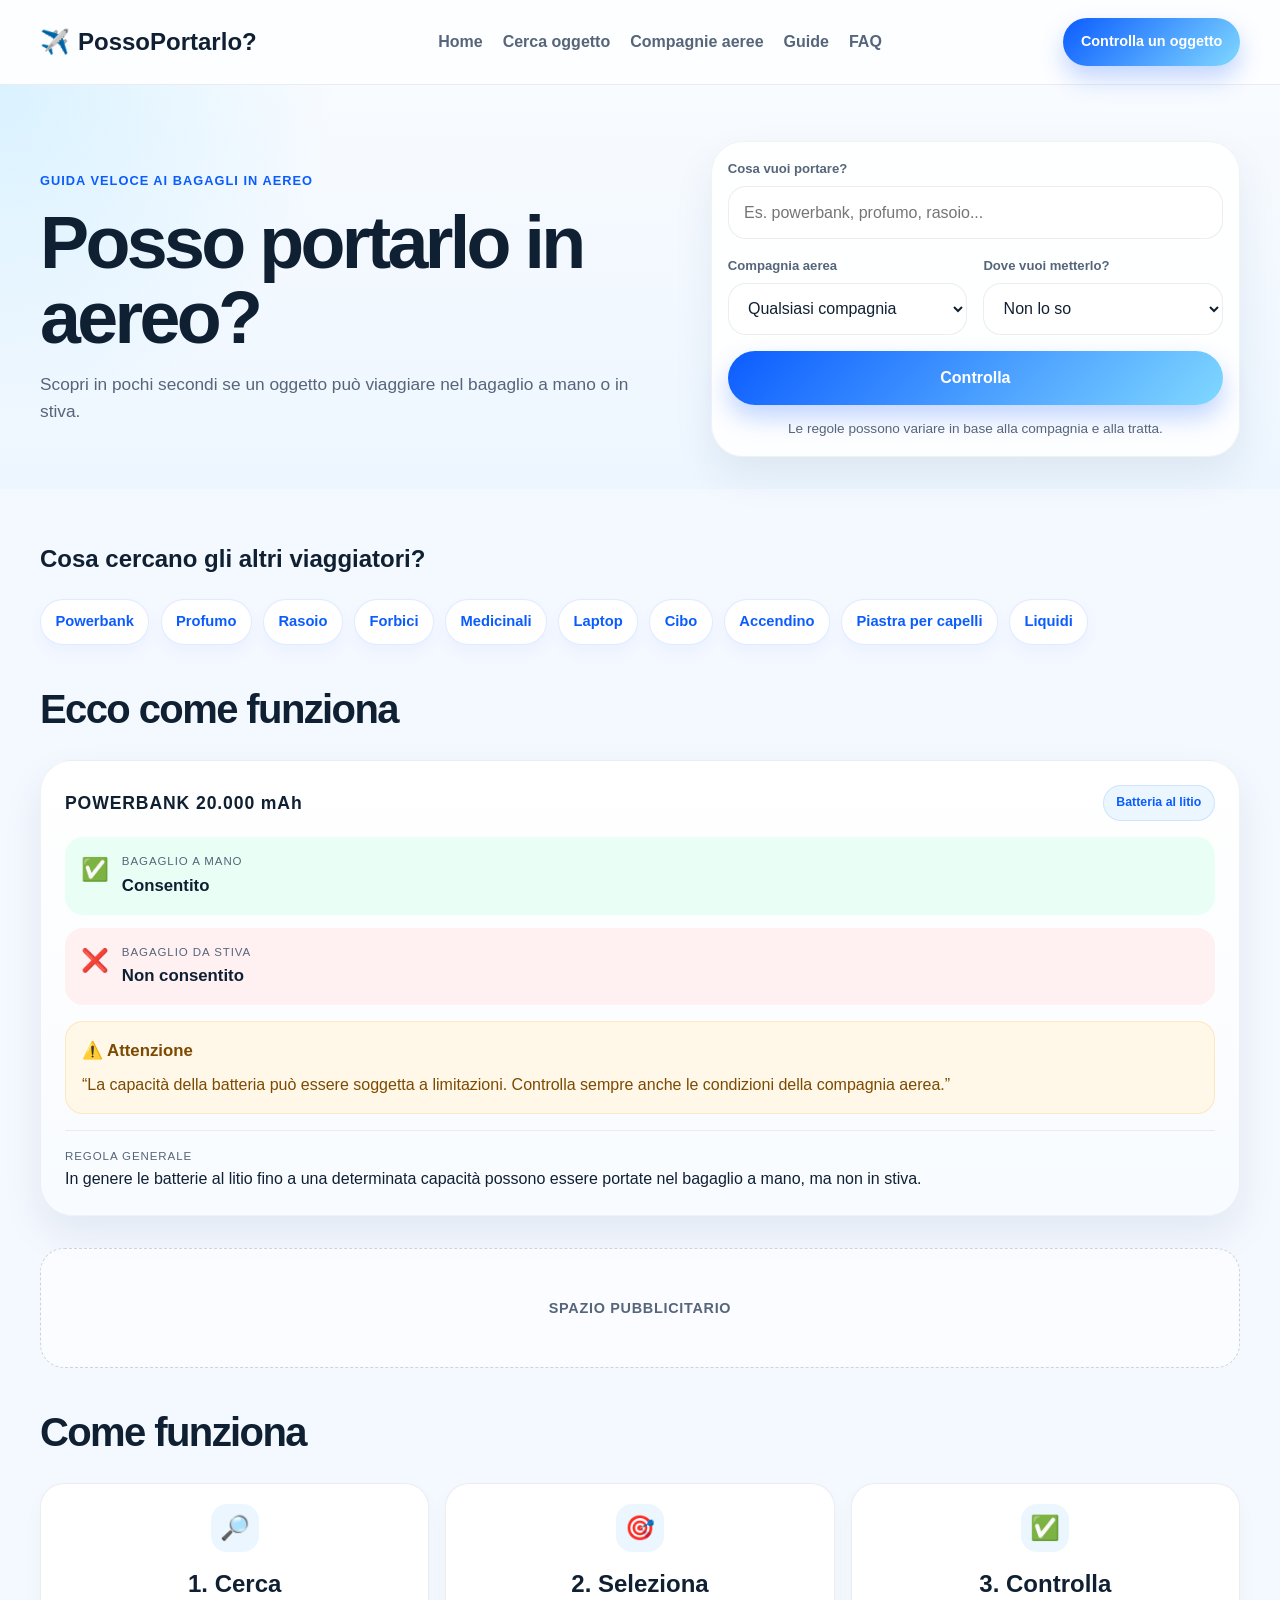
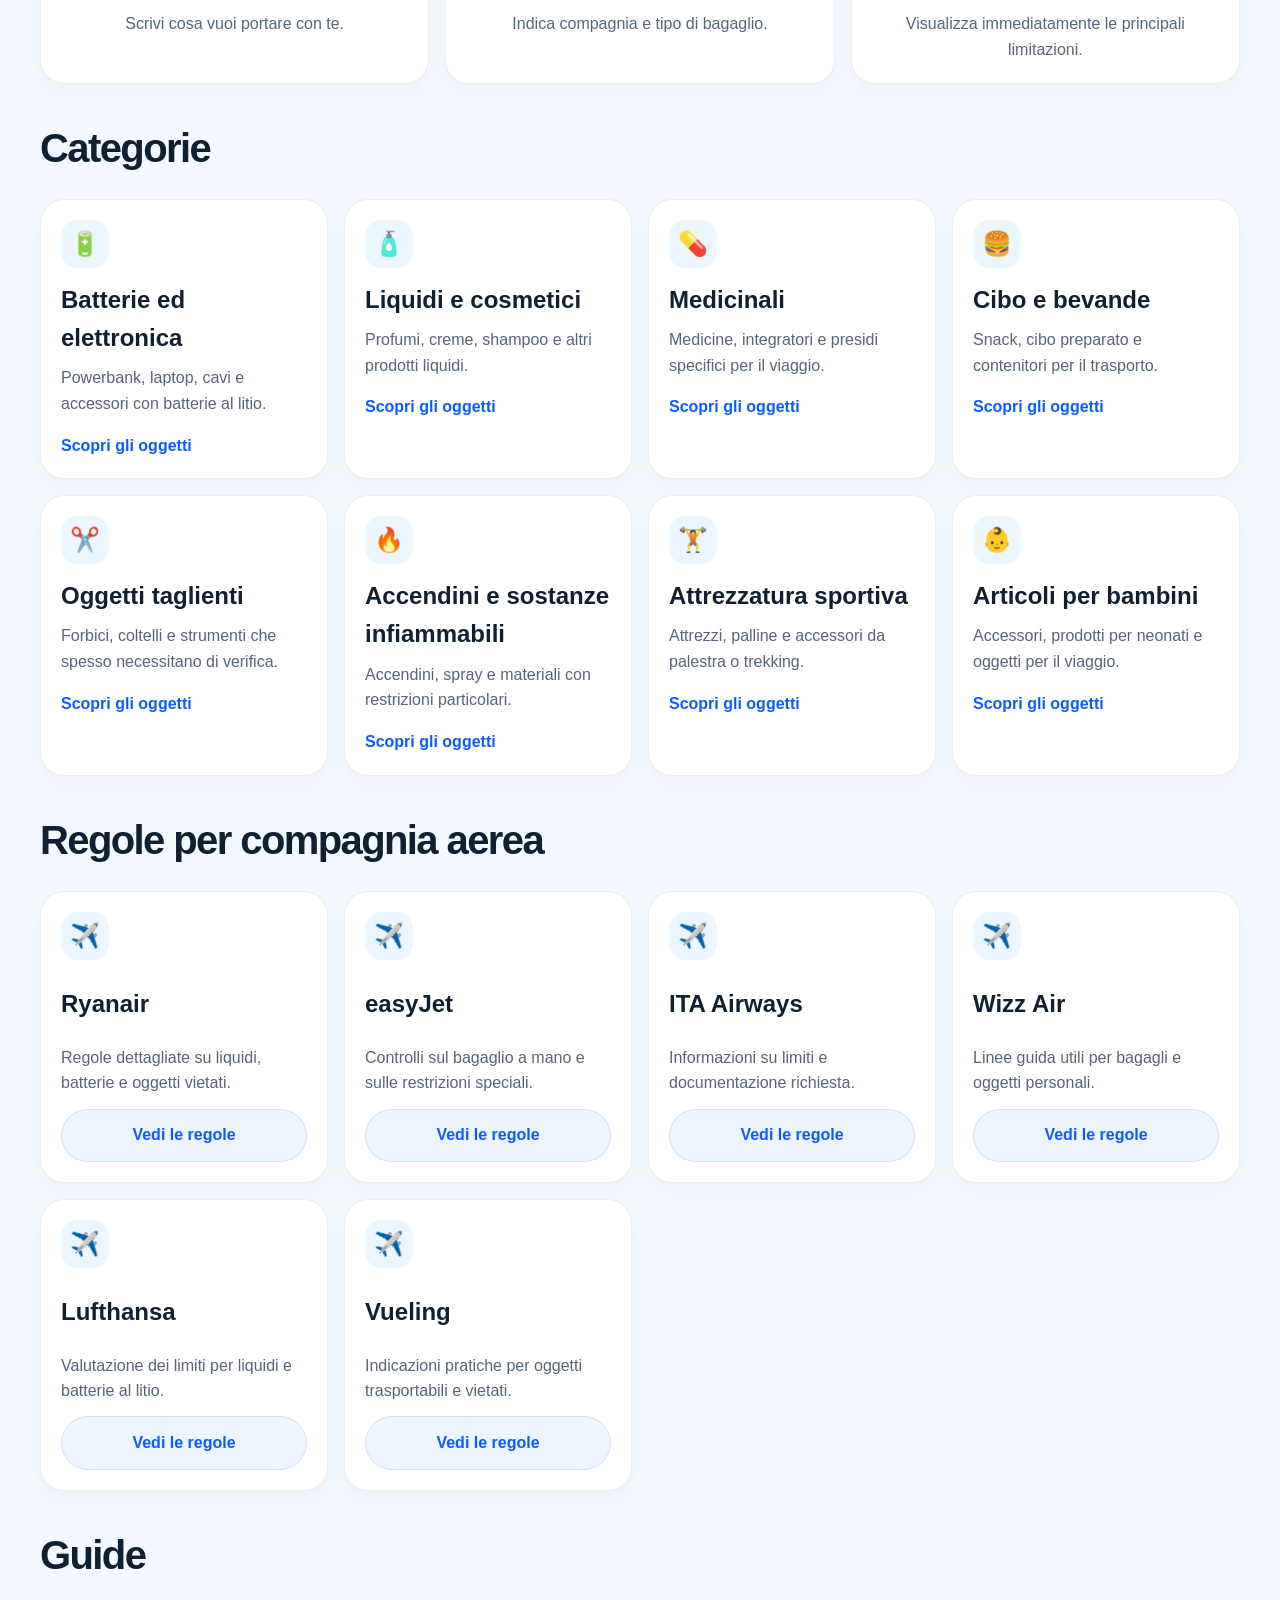
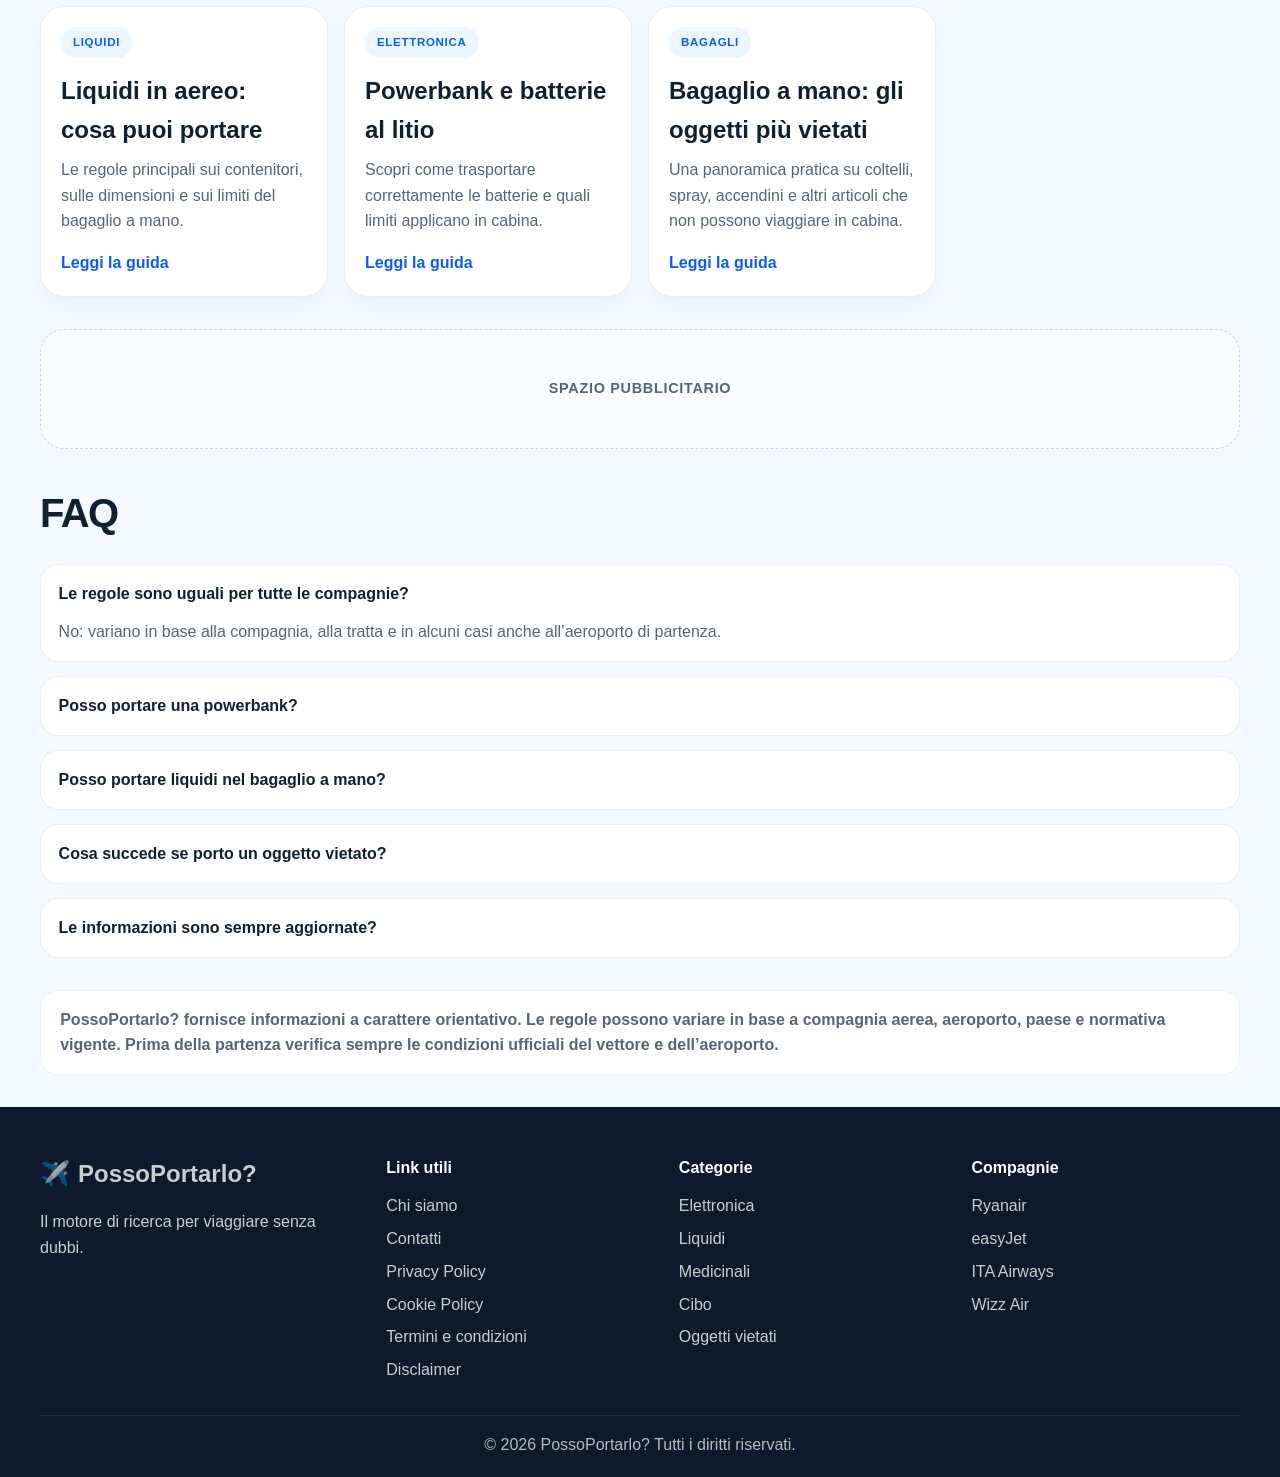
==== index.html @ 8258ffd0 "Initial commit: PossoPortarlo website" ====
<!DOCTYPE html>
<html lang="it">
  <head>
    <meta charset="UTF-8" />
    <meta name="viewport" content="width=device-width, initial-scale=1.0" />
    <meta
      name="description"
      content="PossoPortarlo? aiuta a capire se un oggetto può essere portato in aereo, nel bagaglio a mano o in stiva."
    />
    <title>PossoPortarlo?</title>
    <link rel="stylesheet" href="css/style.css" />
  </head>
  <body>
    <header class="site-header">
      <div class="container header-inner">
        <a class="brand" href="index.html" aria-label="PossoPortarlo? Home">
          <span aria-hidden="true">✈️</span>
          <span>PossoPortarlo?</span>
        </a>

        <nav class="main-nav" aria-label="Menu principale">
          <a href="index.html">Home</a>
          <a href="#ricerca">Cerca oggetto</a>
          <a href="#compagnie">Compagnie aeree</a>
          <a href="#guide">Guide</a>
          <a href="#faq">FAQ</a>
        </nav>

        <a class="btn btn-primary btn-header" href="#ricerca">Controlla un oggetto</a>
      </div>
    </header>

    <main>
      <section class="hero">
        <div class="container hero-grid">
          <div class="hero-copy">
            <p class="eyebrow">Guida veloce ai bagagli in aereo</p>
            <h1>Posso portarlo in aereo?</h1>
            <p class="hero-subtitle">
              Scopri in pochi secondi se un oggetto può viaggiare nel bagaglio a mano
              o in stiva.
            </p>
          </div>

          <div class="search-panel" id="ricerca">
            <form class="search-form" aria-label="Ricerca oggetto da verificare">
              <div class="field">
                <label for="object-name">Cosa vuoi portare?</label>
                <input
                  id="object-name"
                  name="object-name"
                  type="text"
                  placeholder="Es. powerbank, profumo, rasoio..."
                  aria-label="Cosa vuoi portare?"
                />
              </div>

              <div class="field-row">
                <div class="field">
                  <label for="airline">Compagnia aerea</label>
                  <select id="airline" name="airline" aria-label="Compagnia aerea">
                    <option>Qualsiasi compagnia</option>
                    <option>Ryanair</option>
                    <option>easyJet</option>
                    <option>Wizz Air</option>
                    <option>ITA Airways</option>
                    <option>Lufthansa</option>
                  </select>
                </div>

                <div class="field">
                  <label for="bag-type">Dove vuoi metterlo?</label>
                  <select id="bag-type" name="bag-type" aria-label="Dove vuoi metterlo?">
                    <option>Non lo so</option>
                    <option>Bagaglio a mano</option>
                    <option>Bagaglio da stiva</option>
                  </select>
                </div>
              </div>

              <button type="button" class="btn btn-primary btn-block">Controlla</button>
            </form>

            <p class="search-note">Le regole possono variare in base alla compagnia e alla tratta.</p>
          </div>
        </div>
      </section>

      <section class="popular-searches container" aria-labelledby="popular-searches-title">
        <h2 id="popular-searches-title">Cosa cercano gli altri viaggiatori?</h2>

        <div class="chip-list" aria-label="Oggetti popolari">
          <button type="button" class="chip" data-object="Powerbank">Powerbank</button>
          <button type="button" class="chip" data-object="Profumo">Profumo</button>
          <button type="button" class="chip" data-object="Rasoio">Rasoio</button>
          <button type="button" class="chip" data-object="Forbici">Forbici</button>
          <button type="button" class="chip" data-object="Medicinali">Medicinali</button>
          <button type="button" class="chip" data-object="Laptop">Laptop</button>
          <button type="button" class="chip" data-object="Cibo">Cibo</button>
          <button type="button" class="chip" data-object="Accendino">Accendino</button>
          <button type="button" class="chip" data-object="Piastra per capelli">Piastra per capelli</button>
          <button type="button" class="chip" data-object="Liquidi">Liquidi</button>
        </div>
      </section>

      <section class="result-demo container" aria-labelledby="result-demo-title">
        <div class="section-heading">
          <h2 id="result-demo-title">Ecco come funziona</h2>
        </div>

        <article class="result-card" aria-live="polite">
          <div class="result-header">
            <div>
              <p class="result-label">POWERBANK 20.000 mAh</p>
            </div>
            <span class="badge">Batteria al litio</span>
          </div>

          <div class="result-grid">
            <div class="result-row positive">
              <span class="status-icon" aria-hidden="true">✅</span>
              <div>
                <p class="mini-label">Bagaglio a mano</p>
                <strong>Consentito</strong>
              </div>
            </div>

            <div class="result-row negative">
              <span class="status-icon" aria-hidden="true">❌</span>
              <div>
                <p class="mini-label">Bagaglio da stiva</p>
                <strong>Non consentito</strong>
              </div>
            </div>
          </div>

          <div class="result-warning">
            <h3>⚠️ Attenzione</h3>
            <p>
              “La capacità della batteria può essere soggetta a limitazioni. Controlla
              sempre anche le condizioni della compagnia aerea.”
            </p>
          </div>

          <div class="rule-box">
            <p class="mini-label">Regola generale</p>
            <p>In genere le batterie al litio fino a una determinata capacità possono essere portate nel bagaglio a mano, ma non in stiva.</p>
          </div>
        </article>
      </section>

      <div class="ad-placeholder container" aria-label="Spazio pubblicitario">
        <span>Spazio pubblicitario</span>
      </div>

      <section class="how-it-works container" aria-labelledby="how-it-works-title">
        <div class="section-heading">
          <h2 id="how-it-works-title">Come funziona</h2>
        </div>

        <div class="steps-grid">
          <article class="step-card">
            <div class="step-icon" aria-hidden="true">🔎</div>
            <h3>1. Cerca</h3>
            <p>Scrivi cosa vuoi portare con te.</p>
          </article>

          <article class="step-card">
            <div class="step-icon" aria-hidden="true">🎯</div>
            <h3>2. Seleziona</h3>
            <p>Indica compagnia e tipo di bagaglio.</p>
          </article>

          <article class="step-card">
            <div class="step-icon" aria-hidden="true">✅</div>
            <h3>3. Controlla</h3>
            <p>Visualizza immediatamente le principali limitazioni.</p>
          </article>
        </div>
      </section>

      <section class="categories container" aria-labelledby="categories-title">
        <div class="section-heading">
          <h2 id="categories-title">Categorie</h2>
        </div>

        <div class="category-grid">
          <article class="category-card">
            <div class="category-icon" aria-hidden="true">🔋</div>
            <h3>Batterie ed elettronica</h3>
            <p>Powerbank, laptop, cavi e accessori con batterie al litio.</p>
            <a href="oggetti/powerbank.html">Scopri gli oggetti</a>
          </article>

          <article class="category-card">
            <div class="category-icon" aria-hidden="true">🧴</div>
            <h3>Liquidi e cosmetici</h3>
            <p>Profumi, creme, shampoo e altri prodotti liquidi.</p>
            <a href="oggetti/profumo.html">Scopri gli oggetti</a>
          </article>

          <article class="category-card">
            <div class="category-icon" aria-hidden="true">💊</div>
            <h3>Medicinali</h3>
            <p>Medicine, integratori e presidi specifici per il viaggio.</p>
            <a href="#">Scopri gli oggetti</a>
          </article>

          <article class="category-card">
            <div class="category-icon" aria-hidden="true">🍔</div>
            <h3>Cibo e bevande</h3>
            <p>Snack, cibo preparato e contenitori per il trasporto.</p>
            <a href="#">Scopri gli oggetti</a>
          </article>

          <article class="category-card">
            <div class="category-icon" aria-hidden="true">✂️</div>
            <h3>Oggetti taglienti</h3>
            <p>Forbici, coltelli e strumenti che spesso necessitano di verifica.</p>
            <a href="oggetti/rasoio.html">Scopri gli oggetti</a>
          </article>

          <article class="category-card">
            <div class="category-icon" aria-hidden="true">🔥</div>
            <h3>Accendini e sostanze infiammabili</h3>
            <p>Accendini, spray e materiali con restrizioni particolari.</p>
            <a href="#">Scopri gli oggetti</a>
          </article>

          <article class="category-card">
            <div class="category-icon" aria-hidden="true">🏋️</div>
            <h3>Attrezzatura sportiva</h3>
            <p>Attrezzi, palline e accessori da palestra o trekking.</p>
            <a href="#">Scopri gli oggetti</a>
          </article>

          <article class="category-card">
            <div class="category-icon" aria-hidden="true">👶</div>
            <h3>Articoli per bambini</h3>
            <p>Accessori, prodotti per neonati e oggetti per il viaggio.</p>
            <a href="#">Scopri gli oggetti</a>
          </article>
        </div>
      </section>

      <section class="company-rules container" id="compagnie" aria-labelledby="company-rules-title">
        <div class="section-heading">
          <h2 id="company-rules-title">Regole per compagnia aerea</h2>
        </div>

        <div class="company-grid">
          <article class="company-card">
            <div class="company-badge" aria-hidden="true">✈️</div>
            <h3>Ryanair</h3>
            <p>Regole dettagliate su liquidi, batterie e oggetti vietati.</p>
            <a href="compagnie/ryanair.html" class="btn btn-secondary">Vedi le regole</a>
          </article>

          <article class="company-card">
            <div class="company-badge" aria-hidden="true">✈️</div>
            <h3>easyJet</h3>
            <p>Controlli sul bagaglio a mano e sulle restrizioni speciali.</p>
            <a href="compagnie/easyjet.html" class="btn btn-secondary">Vedi le regole</a>
          </article>

          <article class="company-card">
            <div class="company-badge" aria-hidden="true">✈️</div>
            <h3>ITA Airways</h3>
            <p>Informazioni su limiti e documentazione richiesta.</p>
            <a href="#" class="btn btn-secondary">Vedi le regole</a>
          </article>

          <article class="company-card">
            <div class="company-badge" aria-hidden="true">✈️</div>
            <h3>Wizz Air</h3>
            <p>Linee guida utili per bagagli e oggetti personali.</p>
            <a href="#" class="btn btn-secondary">Vedi le regole</a>
          </article>

          <article class="company-card">
            <div class="company-badge" aria-hidden="true">✈️</div>
            <h3>Lufthansa</h3>
            <p>Valutazione dei limiti per liquidi e batterie al litio.</p>
            <a href="#" class="btn btn-secondary">Vedi le regole</a>
          </article>

          <article class="company-card">
            <div class="company-badge" aria-hidden="true">✈️</div>
            <h3>Vueling</h3>
            <p>Indicazioni pratiche per oggetti trasportabili e vietati.</p>
            <a href="#" class="btn btn-secondary">Vedi le regole</a>
          </article>
        </div>
      </section>

      <section class="guide-section container" id="guide" aria-labelledby="guide-title">
        <div class="section-heading">
          <h2 id="guide-title">Guide</h2>
        </div>

        <div class="guide-grid">
          <article class="guide-card">
            <div class="guide-meta">Liquidi</div>
            <h3>Liquidi in aereo: cosa puoi portare</h3>
            <p>Le regole principali sui contenitori, sulle dimensioni e sui limiti del bagaglio a mano.</p>
            <a href="#">Leggi la guida</a>
          </article>

          <article class="guide-card">
            <div class="guide-meta">Elettronica</div>
            <h3>Powerbank e batterie al litio</h3>
            <p>Scopri come trasportare correttamente le batterie e quali limiti applicano in cabina.</p>
            <a href="#">Leggi la guida</a>
          </article>

          <article class="guide-card">
            <div class="guide-meta">Bagagli</div>
            <h3>Bagaglio a mano: gli oggetti più vietati</h3>
            <p>Una panoramica pratica su coltelli, spray, accendini e altri articoli che non possono viaggiare in cabina.</p>
            <a href="#">Leggi la guida</a>
          </article>
        </div>
      </section>

      <div class="ad-placeholder container" aria-label="Spazio pubblicitario">
        <span>Spazio pubblicitario</span>
      </div>

      <section class="faq container" id="faq" aria-labelledby="faq-title">
        <div class="section-heading">
          <h2 id="faq-title">FAQ</h2>
        </div>

        <div class="faq-list">
          <details open>
            <summary>Le regole sono uguali per tutte le compagnie?</summary>
            <p>No: variano in base alla compagnia, alla tratta e in alcuni casi anche all’aeroporto di partenza.</p>
          </details>

          <details>
            <summary>Posso portare una powerbank?</summary>
            <p>Sì, in molti casi è consentita nel bagaglio a mano, ma con limiti di capacità e senza trasporto in stiva.</p>
          </details>

          <details>
            <summary>Posso portare liquidi nel bagaglio a mano?</summary>
            <p>Sì, ma entro i limiti standard dei contenitori da 100 ml e con confezione in sacchetto trasparente.</p>
          </details>

          <details>
            <summary>Cosa succede se porto un oggetto vietato?</summary>
            <p>Potrebbe essere sequestrato prima dell’imbarco o non essere ammesso nel bagaglio a mano.</p>
          </details>

          <details>
            <summary>Le informazioni sono sempre aggiornate?</summary>
            <p>Questa piattaforma offre informazioni orientative: prima di partire verifica sempre le regole aggiornate del vettore e dell’aeroporto.</p>
          </details>
        </div>
      </section>

      <div class="disclaimer container" role="note" aria-label="Disclaimer">
        <p>
          PossoPortarlo? fornisce informazioni a carattere orientativo. Le regole possono variare in base a compagnia aerea, aeroporto, paese e normativa vigente. Prima della partenza verifica sempre le condizioni ufficiali del vettore e dell’aeroporto.
        </p>
      </div>
    </main>

    <footer class="site-footer">
      <div class="container footer-grid">
        <div>
          <a class="brand footer-brand" href="index.html">
            <span aria-hidden="true">✈️</span>
            <span>PossoPortarlo?</span>
          </a>
          <p>Il motore di ricerca per viaggiare senza dubbi.</p>
        </div>

        <div>
          <h3>Link utili</h3>
          <ul>
            <li><a href="#">Chi siamo</a></li>
            <li><a href="#">Contatti</a></li>
            <li><a href="#">Privacy Policy</a></li>
            <li><a href="#">Cookie Policy</a></li>
            <li><a href="#">Termini e condizioni</a></li>
            <li><a href="#">Disclaimer</a></li>
          </ul>
        </div>

        <div>
          <h3>Categorie</h3>
          <ul>
            <li><a href="#">Elettronica</a></li>
            <li><a href="#">Liquidi</a></li>
            <li><a href="#">Medicinali</a></li>
            <li><a href="#">Cibo</a></li>
            <li><a href="#">Oggetti vietati</a></li>
          </ul>
        </div>

        <div>
          <h3>Compagnie</h3>
          <ul>
            <li><a href="compagnie/ryanair.html">Ryanair</a></li>
            <li><a href="compagnie/easyjet.html">easyJet</a></li>
            <li><a href="#">ITA Airways</a></li>
            <li><a href="#">Wizz Air</a></li>
          </ul>
        </div>
      </div>

      <div class="container footer-bottom">
        <p>© <span id="year">2026</span> PossoPortarlo? Tutti i diritti riservati.</p>
      </div>
    </footer>

    <script src="js/script.js"></script>
  </body>
</html>
---- css/style.css ----
:root {
  --color-primary: #0b5cff;
  --color-primary-dark: #0746c7;
  --color-secondary: #80d8ff;
  --color-accent: #ebf6ff;
  --color-success: #1ea66d;
  --color-success-soft: #e9fff5;
  --color-warning: #f59e0b;
  --color-warning-soft: #fff7e8;
  --color-danger: #dc2626;
  --color-danger-soft: #fff1f2;
  --background: #f4f8ff;
  --surface: #ffffff;
  --surface-alt: #edf5ff;
  --text: #102033;
  --text-soft: #56657a;
  --border: rgba(16, 32, 51, 0.08);
  --shadow: 0 18px 40px rgba(10, 51, 94, 0.08);
  --radius-sm: 12px;
  --radius-md: 18px;
  --radius-lg: 24px;
  --radius-xl: 32px;
  --content-width: 1200px;
}

* {
  box-sizing: border-box;
}

html {
  scroll-behavior: smooth;
}

body {
  margin: 0;
  font-family: "Segoe UI", Roboto, Helvetica, Arial, sans-serif;
  background: var(--background);
  color: var(--text);
  line-height: 1.6;
}

a {
  color: inherit;
  text-decoration: none;
}

img {
  max-width: 100%;
  display: block;
}

button,
input,
select {
  font: inherit;
}

button {
  cursor: pointer;
}

main {
  display: block;
}

.container {
  width: min(100% - 1.5rem, var(--content-width));
  margin: 0 auto;
}

.site-header {
  position: sticky;
  top: 0;
  z-index: 30;
  background: rgba(255, 255, 255, 0.82);
  backdrop-filter: blur(10px);
  border-bottom: 1px solid var(--border);
}

.header-inner {
  display: flex;
  align-items: center;
  justify-content: space-between;
  padding: 1rem 0;
  gap: 1rem;
}

.brand {
  display: inline-flex;
  align-items: center;
  gap: 0.5rem;
  font-size: clamp(1.1rem, 2vw, 1.5rem);
  font-weight: 800;
  color: var(--text);
}

.main-nav {
  display: none;
  align-items: center;
  gap: 1.25rem;
  color: var(--text-soft);
  font-weight: 600;
}

.main-nav a {
  transition: color 0.2s ease;
}

.main-nav a:hover,
.main-nav a:focus-visible {
  color: var(--color-primary);
}

.btn {
  display: inline-flex;
  align-items: center;
  justify-content: center;
  border: none;
  border-radius: 999px;
  font-weight: 700;
  transition: transform 0.2s ease, box-shadow 0.2s ease, background 0.2s ease;
}

.btn:hover,
.btn:focus-visible {
  transform: translateY(-1px);
}

.btn-primary {
  background: linear-gradient(135deg, var(--color-primary), var(--color-secondary));
  color: #fff;
  box-shadow: 0 12px 24px rgba(11, 92, 255, 0.25);
}

.btn-secondary {
  background: var(--surface-alt);
  color: var(--color-primary);
  border: 1px solid rgba(11, 92, 255, 0.12);
}

.btn-header {
  padding: 0.8rem 1.1rem;
  font-size: 0.9rem;
}

.btn-block {
  width: 100%;
  min-height: 3.2rem;
  padding: 0.9rem 1.2rem;
}

.hero {
  padding: 3.5rem 0 2rem;
  background:
    radial-gradient(circle at top left, rgba(128, 216, 255, 0.25), transparent 25%),
    linear-gradient(180deg, #f8fbff 0%, #edf6ff 100%);
}

.hero-grid {
  display: grid;
  gap: 1.5rem;
  align-items: center;
}

.eyebrow {
  margin: 0 0 0.8rem;
  color: var(--color-primary);
  font-weight: 700;
  font-size: 0.8rem;
  text-transform: uppercase;
  letter-spacing: 0.08em;
}

.hero-copy h1 {
  margin: 0;
  font-size: clamp(2.2rem, 6vw, 4.6rem);
  line-height: 1.02;
  letter-spacing: -0.05em;
}

.hero-subtitle {
  margin: 1rem 0 0;
  max-width: 38rem;
  color: var(--text-soft);
  font-size: 1.08rem;
}

.search-panel {
  background: rgba(255, 255, 255, 0.88);
  border: 1px solid rgba(16, 32, 51, 0.06);
  border-radius: var(--radius-xl);
  box-shadow: var(--shadow);
  padding: 1rem;
}

.search-form {
  display: grid;
  gap: 1rem;
}

.field {
  display: grid;
  gap: 0.45rem;
}

.field-row {
  display: grid;
  gap: 1rem;
}

label {
  font-size: 0.82rem;
  font-weight: 700;
  color: var(--text-soft);
}

input,
select {
  width: 100%;
  min-height: 3.2rem;
  padding: 0.8rem 0.95rem;
  background: #fff;
  color: var(--text);
  border: 1px solid var(--border);
  border-radius: var(--radius-md);
  transition: border-color 0.2s ease, box-shadow 0.2s ease;
}

input:focus,
select:focus,
button:focus-visible,
a:focus-visible,
summary:focus-visible,
details:focus-visible {
  outline: 3px solid rgba(11, 92, 255, 0.2);
  outline-offset: 2px;
}

input:focus,
select:focus {
  border-color: rgba(11, 92, 255, 0.4);
  box-shadow: 0 0 0 4px rgba(11, 92, 255, 0.08);
}

.search-note {
  margin: 0.8rem 0 0;
  color: var(--text-soft);
  font-size: 0.85rem;
  text-align: center;
}

.popular-searches,
.result-demo,
.how-it-works,
.categories,
.company-rules,
.guide-section,
.faq,
.disclaimer {
  padding: 2rem 0 0;
}

.section-heading {
  margin-bottom: 1.2rem;
}

.section-heading h2 {
  margin: 0;
  font-size: clamp(1.7rem, 4vw, 2.5rem);
  letter-spacing: -0.04em;
}

.chip-list {
  display: flex;
  flex-wrap: wrap;
  gap: 0.7rem;
}

.chip {
  border: 1px solid rgba(11, 92, 255, 0.12);
  background: var(--surface);
  color: var(--color-primary);
  border-radius: 999px;
  padding: 0.65rem 0.9rem;
  font-size: 0.92rem;
  font-weight: 700;
  box-shadow: 0 8px 16px rgba(11, 92, 255, 0.04);
}

.result-card {
  background: linear-gradient(180deg, #ffffff, #f8fbff);
  border: 1px solid rgba(16, 32, 51, 0.06);
  border-radius: var(--radius-xl);
  padding: 1.25rem;
  box-shadow: var(--shadow);
}

.result-header {
  display: flex;
  align-items: center;
  justify-content: space-between;
  gap: 1rem;
  margin-bottom: 1rem;
}

.result-label {
  margin: 0;
  font-size: 1.1rem;
  font-weight: 800;
  letter-spacing: 0.05em;
}

.badge {
  display: inline-flex;
  padding: 0.45rem 0.8rem;
  border-radius: 999px;
  background: var(--color-accent);
  color: var(--color-primary);
  border: 1px solid rgba(11, 92, 255, 0.12);
  font-size: 0.77rem;
  font-weight: 700;
}

.result-grid {
  display: grid;
  gap: 0.8rem;
}

.result-row {
  display: flex;
  align-items: flex-start;
  gap: 0.8rem;
  border-radius: var(--radius-md);
  padding: 0.95rem 1rem;
}

.result-row.positive {
  background: var(--color-success-soft);
}

.result-row.negative {
  background: var(--color-danger-soft);
}

.status-icon {
  font-size: 1.4rem;
}

.mini-label {
  margin: 0 0 0.12rem;
  font-size: 0.72rem;
  text-transform: uppercase;
  letter-spacing: 0.08em;
  color: var(--text-soft);
}

.result-row strong {
  font-size: 1.05rem;
}

.result-warning {
  margin-top: 1rem;
  padding: 1rem;
  background: var(--color-warning-soft);
  border: 1px solid rgba(245, 158, 11, 0.18);
  border-radius: var(--radius-md);
  color: #7c4a00;
}

.result-warning h3 {
  margin: 0 0 0.4rem;
  font-size: 1.05rem;
}

.result-warning p {
  margin: 0;
}

.rule-box {
  margin-top: 1rem;
  padding-top: 1rem;
  border-top: 1px solid var(--border);
}

.rule-box p {
  margin: 0;
}

.ad-placeholder {
  margin-top: 2rem;
  display: grid;
  place-items: center;
  min-height: 120px;
  border: 1px dashed rgba(16, 32, 51, 0.18);
  border-radius: var(--radius-lg);
  background: rgba(255, 255, 255, 0.6);
  color: var(--text-soft);
  font-size: 0.9rem;
  font-weight: 700;
  letter-spacing: 0.05em;
  text-transform: uppercase;
}

.steps-grid,
.category-grid,
.company-grid,
.guide-grid {
  display: grid;
  gap: 1rem;
}

.step-card,
.category-card,
.company-card,
.guide-card {
  background: var(--surface);
  border: 1px solid var(--border);
  border-radius: var(--radius-lg);
  padding: 1.25rem;
  box-shadow: 0 10px 20px rgba(15, 23, 42, 0.03);
}

.step-card {
  text-align: center;
}

.step-icon,
.category-icon,
.company-badge {
  display: inline-flex;
  align-items: center;
  justify-content: center;
  width: 3rem;
  height: 3rem;
  margin-bottom: 0.8rem;
  border-radius: 16px;
  background: var(--color-accent);
  font-size: 1.5rem;
}

.step-card h3,
.category-card h3,
.company-card h3,
.guide-card h3 {
  margin: 0 0 0.5rem;
  font-size: clamp(1.15rem, 2vw, 1.5rem);
}

.step-card p,
.category-card p,
.company-card p,
.guide-card p {
  margin: 0;
  color: var(--text-soft);
}

.category-card a,
.guide-card a {
  display: inline-block;
  margin-top: 1rem;
  color: var(--color-primary);
  font-weight: 700;
}

.company-card {
  display: flex;
  flex-direction: column;
  gap: 0.8rem;
}

.company-card .btn {
  margin-top: auto;
  padding: 0.8rem 1rem;
}

.guide-meta {
  display: inline-flex;
  margin-bottom: 0.9rem;
  padding: 0.4rem 0.75rem;
  background: var(--color-accent);
  color: var(--color-primary);
  border-radius: 999px;
  font-size: 0.72rem;
  font-weight: 700;
  letter-spacing: 0.06em;
  text-transform: uppercase;
}

.faq-list {
  display: grid;
  gap: 0.9rem;
}

.faq-list details {
  background: var(--surface);
  border: 1px solid var(--border);
  border-radius: var(--radius-md);
  padding: 1rem 1.1rem;
}

.faq-list summary {
  cursor: pointer;
  font-weight: 700;
  list-style: none;
}

.faq-list summary::-webkit-details-marker {
  display: none;
}

.faq-list p {
  margin: 0.8rem 0 0;
  color: var(--text-soft);
}

.disclaimer {
  margin-bottom: 2rem;
}

.disclaimer p {
  margin: 0;
  padding: 1rem 1.2rem;
  background: var(--surface);
  border: 1px solid rgba(11, 92, 255, 0.08);
  border-radius: var(--radius-md);
  color: var(--text-soft);
  font-weight: 600;
}

.site-footer {
  background: #0d1a2d;
  color: rgba(255, 255, 255, 0.82);
  padding: 3rem 0 1.25rem;
}

.footer-grid {
  display: grid;
  gap: 1.5rem;
}

.footer-brand {
  color: #fff;
}

.site-footer h3 {
  margin: 0 0 0.8rem;
  color: #fff;
  font-size: 1rem;
}

.site-footer p,
.site-footer li,
.site-footer a {
  color: rgba(255, 255, 255, 0.78);
}

.site-footer ul {
  margin: 0;
  padding: 0;
  list-style: none;
  display: grid;
  gap: 0.45rem;
}

.footer-bottom {
  margin-top: 2rem;
  padding-top: 1rem;
  border-top: 1px solid rgba(255, 255, 255, 0.1);
}

.footer-bottom p {
  margin: 0;
  text-align: center;
  color: rgba(255, 255, 255, 0.7);
}

@media (min-width: 768px) {
  .header-inner {
    padding: 1.1rem 0;
  }

  .main-nav {
    display: flex;
  }

  .field-row {
    grid-template-columns: repeat(2, minmax(0, 1fr));
  }

  .hero-grid {
    grid-template-columns: 1.1fr 0.9fr;
  }

  .steps-grid,
  .company-grid,
  .guide-grid,
  .category-grid {
    grid-template-columns: repeat(2, minmax(0, 1fr));
  }

  .result-card {
    padding: 1.5rem;
  }

  .footer-grid {
    grid-template-columns: 1.2fr 1fr 1fr 1fr;
  }
}

@media (min-width: 1024px) {
  .steps-grid {
    grid-template-columns: repeat(3, minmax(0, 1fr));
  }

  .category-grid,
  .company-grid,
  .guide-grid {
    grid-template-columns: repeat(4, minmax(0, 1fr));
  }
}

@media (max-width: 767px) {
  .btn-header {
    display: none;
  }

  .hero {
    padding-top: 2.5rem;
  }

  .search-panel {
    padding: 1rem 0.85rem;
  }

  .result-header {
    flex-direction: column;
    align-items: flex-start;
  }
}
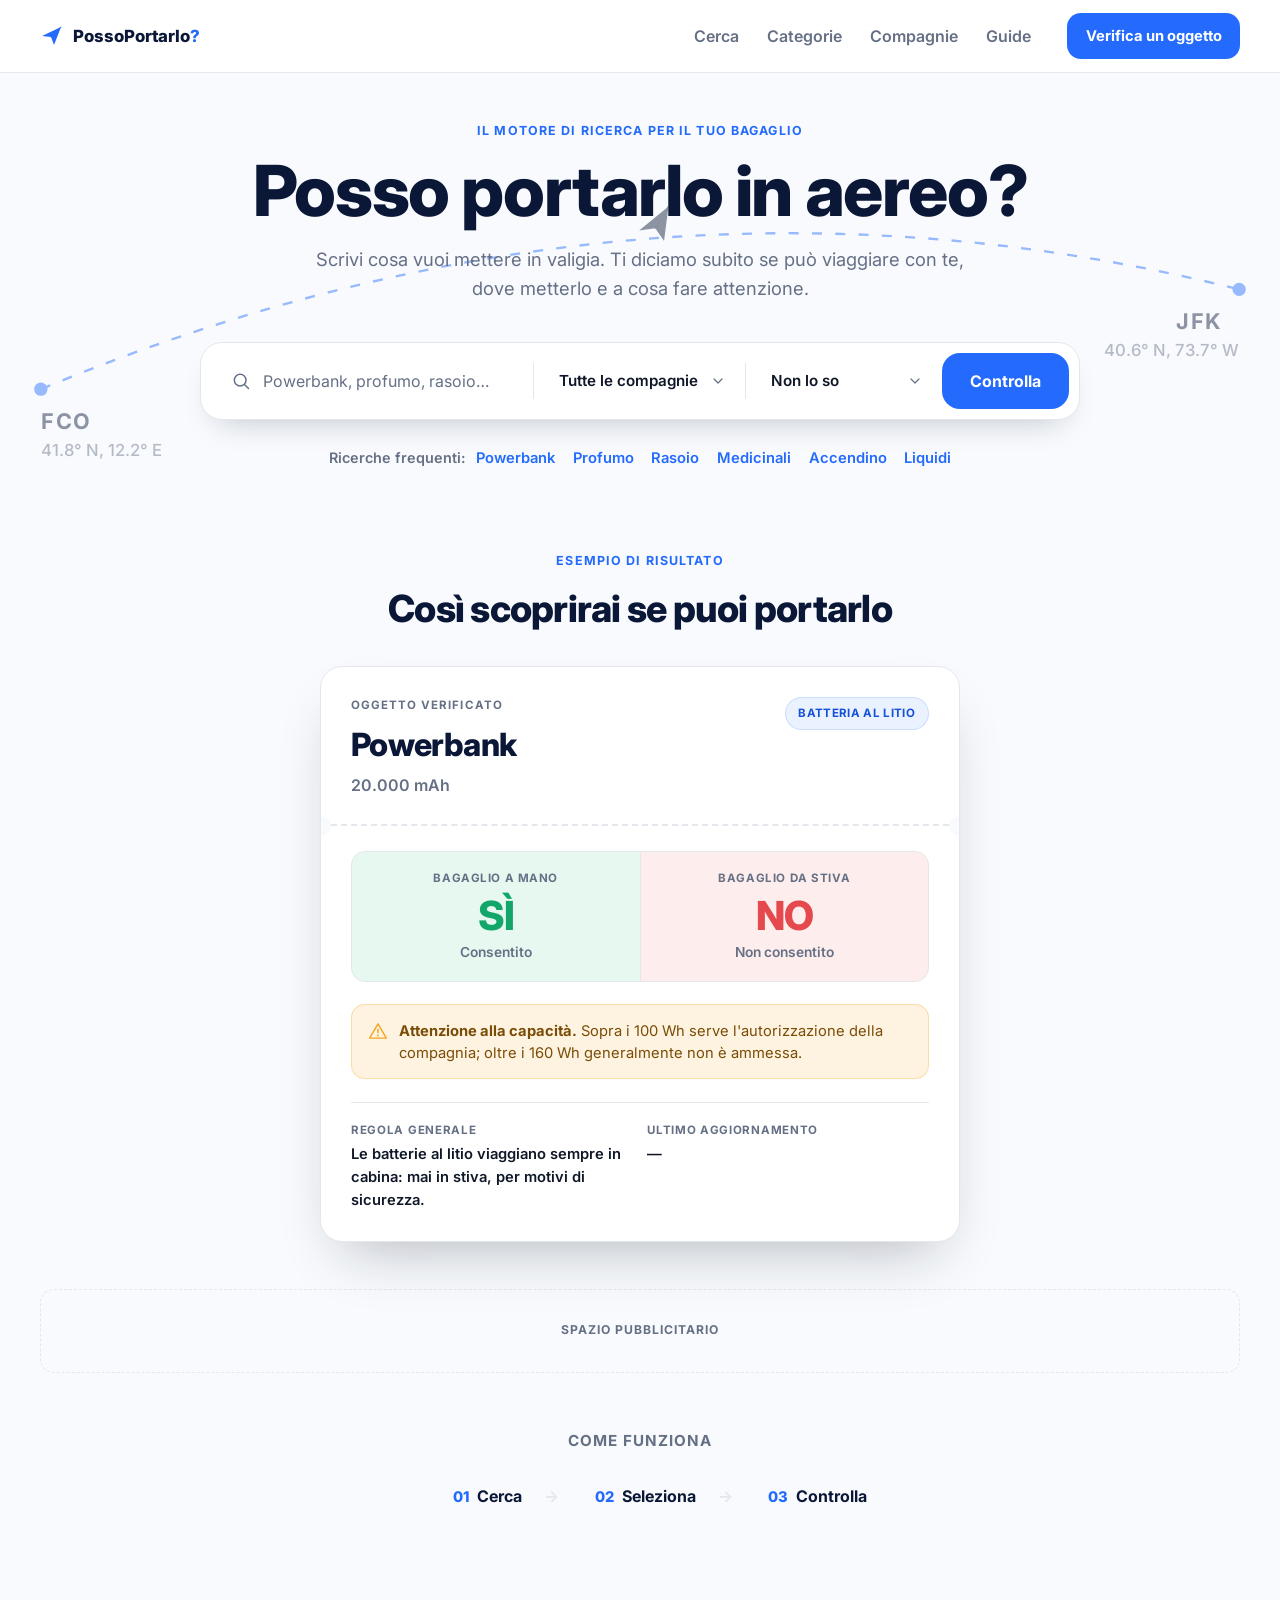
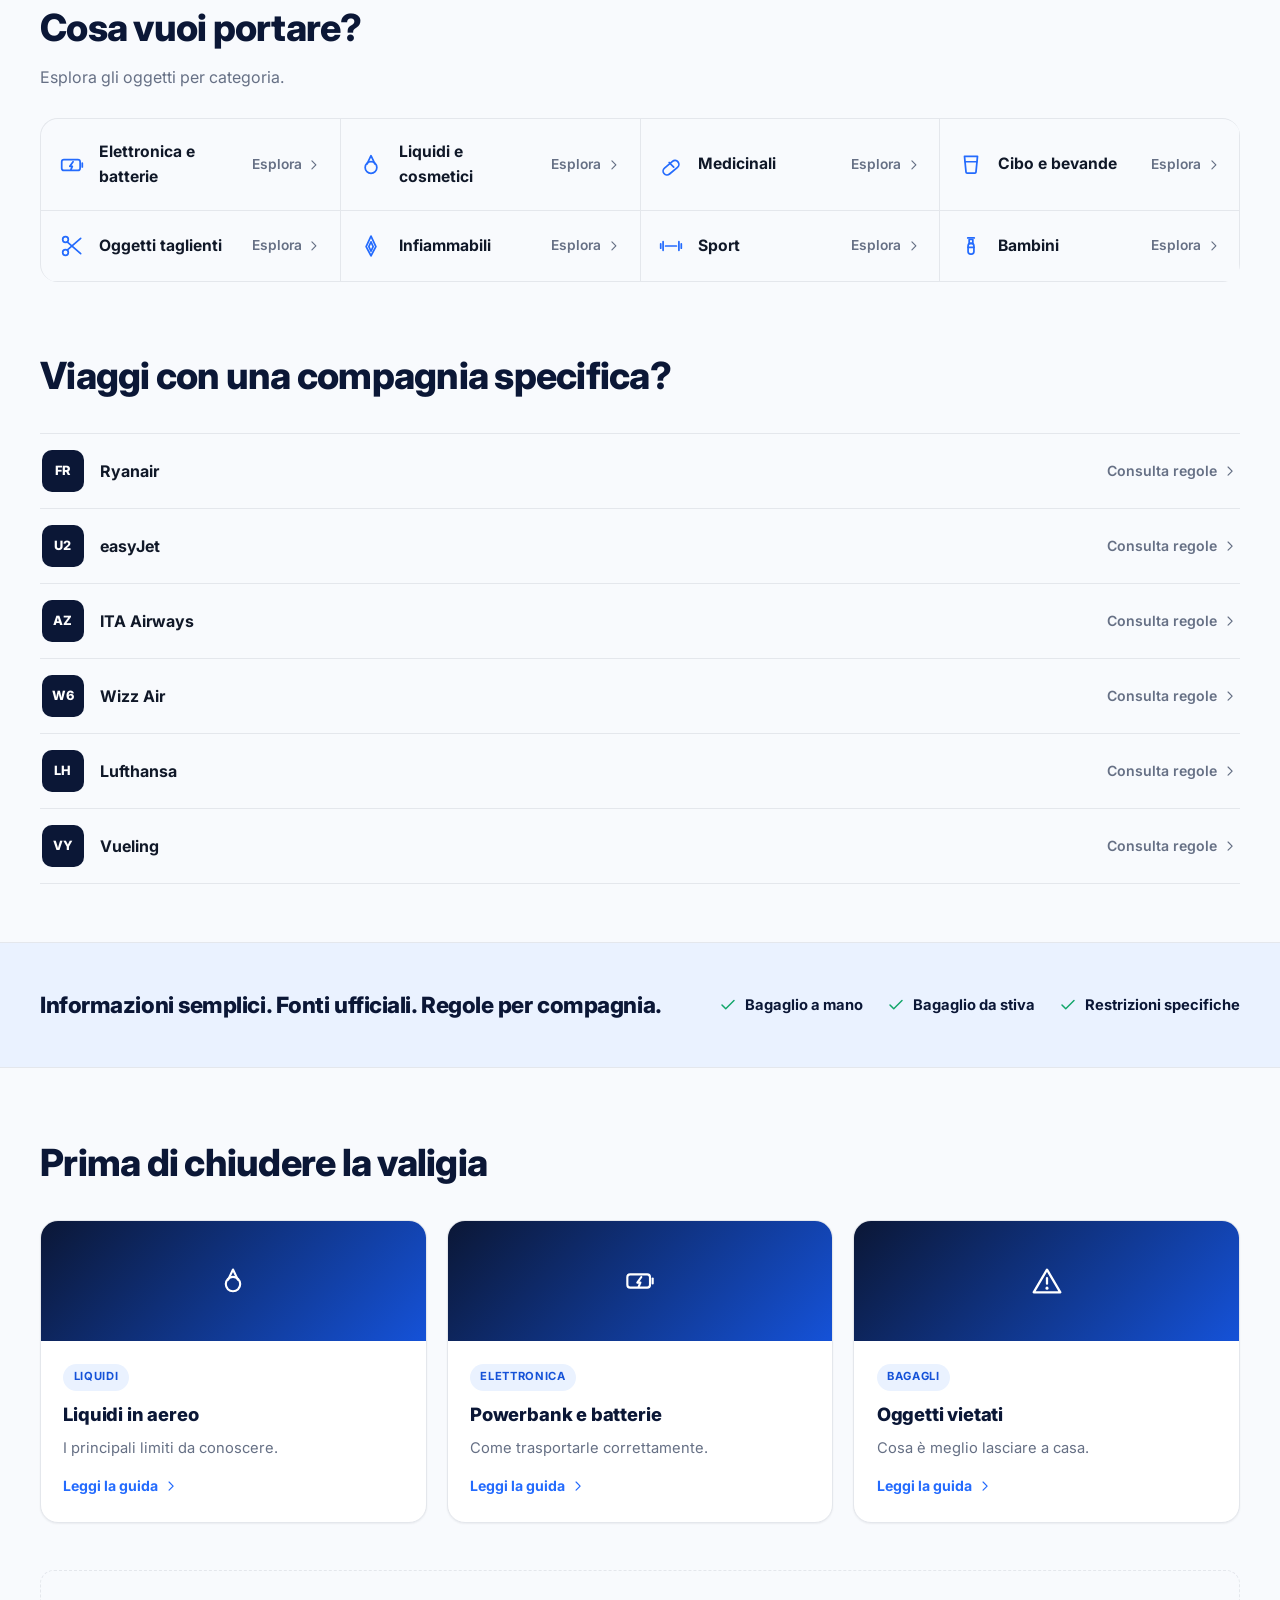
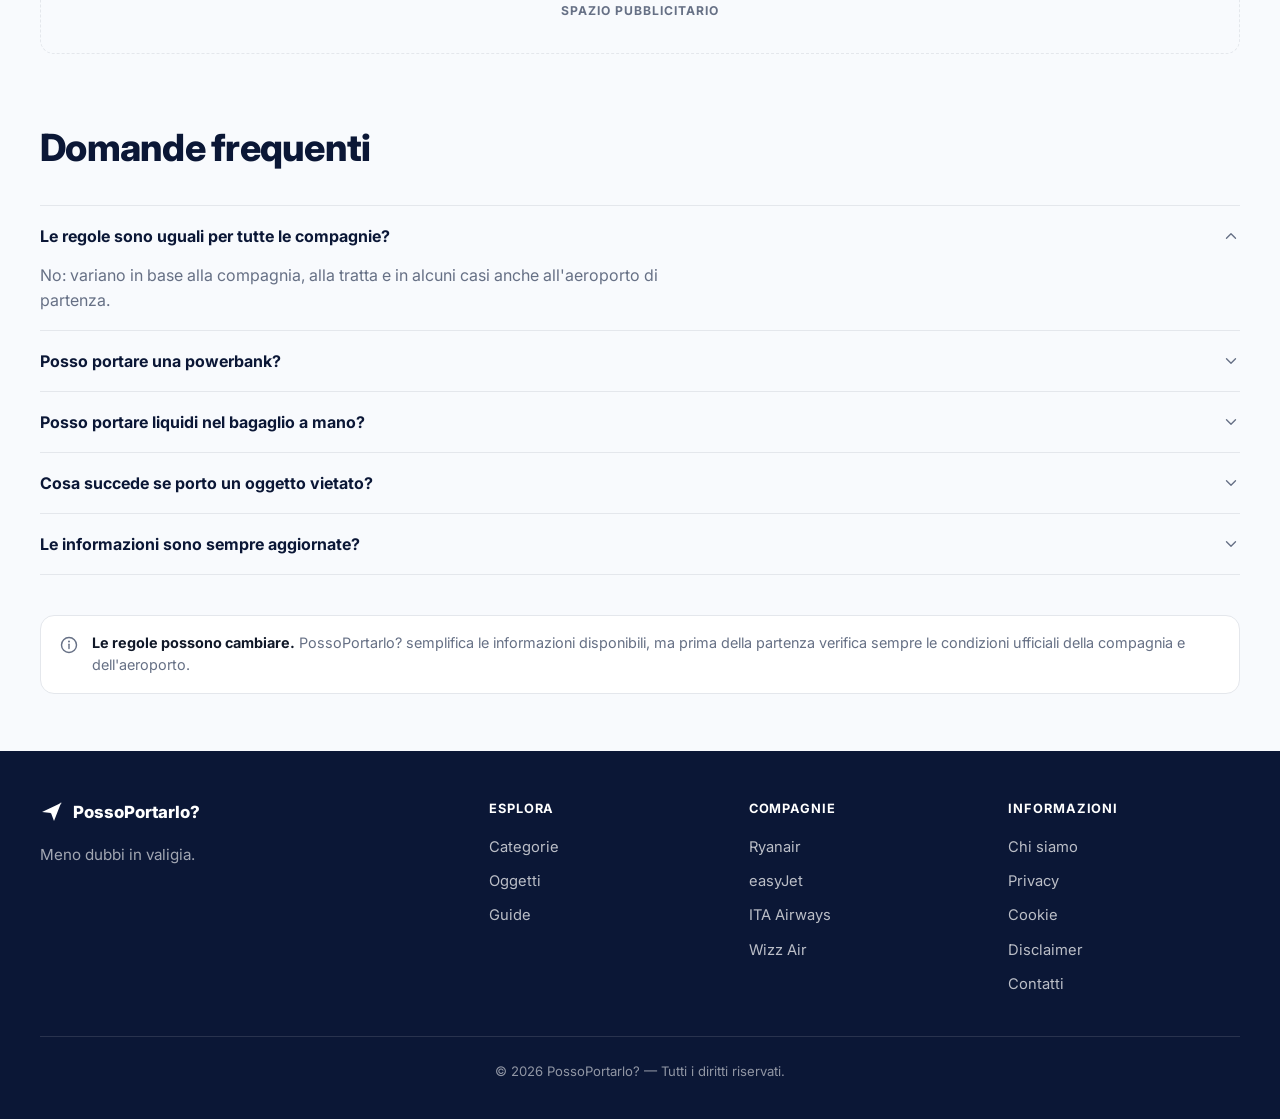
==== commit d27e0c59: "Redesign homepage as a search-first travel-tech product Replace the generic SaaS/card-heavy layout w" ====
--- a/index.html
+++ b/index.html
@@ -5,413 +5,514 @@
     <meta name="viewport" content="width=device-width, initial-scale=1.0" />
     <meta
       name="description"
-      content="PossoPortarlo? aiuta a capire se un oggetto può essere portato in aereo, nel bagaglio a mano o in stiva."
+      content="PossoPortarlo? è il motore di ricerca per il bagaglio: scrivi un oggetto e scopri subito se puoi portarlo in aereo, nel bagaglio a mano o in stiva."
     />
-    <title>PossoPortarlo?</title>
+    <meta name="theme-color" content="#0B1736" />
+    <title>PossoPortarlo? — Scopri cosa puoi portare in aereo</title>
+
+    <link rel="preconnect" href="https://fonts.googleapis.com" />
+    <link rel="preconnect" href="https://fonts.gstatic.com" crossorigin />
+    <link
+      href="https://fonts.googleapis.com/css2?family=Inter:wght@400;500;600;700;800&display=swap"
+      rel="stylesheet"
+    />
     <link rel="stylesheet" href="css/style.css" />
+    <noscript>
+      <style>
+        .reveal {
+          opacity: 1 !important;
+          transform: none !important;
+        }
+      </style>
+    </noscript>
   </head>
   <body>
-    <header class="site-header">
-      <div class="container header-inner">
-        <a class="brand" href="index.html" aria-label="PossoPortarlo? Home">
-          <span aria-hidden="true">✈️</span>
-          <span>PossoPortarlo?</span>
+    <a class="skip-link" href="#main-content">Vai al contenuto principale</a>
+
+    <svg class="icon-sprite" aria-hidden="true" focusable="false">
+      <symbol id="icon-plane" viewBox="0 0 24 24" fill="currentColor">
+        <path d="M2 12 21 3 14 21 11 13 2 12Z" />
+        <path d="M21 3 11 13" stroke="currentColor" stroke-width="1.1" stroke-linecap="round" fill="none" opacity=".55" />
+      </symbol>
+      <symbol id="icon-search" viewBox="0 0 24 24" fill="none" stroke="currentColor" stroke-width="1.8" stroke-linecap="round" stroke-linejoin="round">
+        <circle cx="11" cy="11" r="7" />
+        <path d="M21 21 16.7 16.7" />
+      </symbol>
+      <symbol id="icon-chevron-down" viewBox="0 0 24 24" fill="none" stroke="currentColor" stroke-width="1.8" stroke-linecap="round" stroke-linejoin="round">
+        <path d="M6 9 12 15 18 9" />
+      </symbol>
+      <symbol id="icon-chevron-right" viewBox="0 0 24 24" fill="none" stroke="currentColor" stroke-width="1.8" stroke-linecap="round" stroke-linejoin="round">
+        <path d="M9 6 15 12 9 18" />
+      </symbol>
+      <symbol id="icon-menu" viewBox="0 0 24 24" fill="none" stroke="currentColor" stroke-width="1.8" stroke-linecap="round" stroke-linejoin="round">
+        <path d="M3 6h18M3 12h18M3 18h18" />
+      </symbol>
+      <symbol id="icon-close" viewBox="0 0 24 24" fill="none" stroke="currentColor" stroke-width="1.8" stroke-linecap="round" stroke-linejoin="round">
+        <path d="M6 6 18 18M18 6 6 18" />
+      </symbol>
+      <symbol id="icon-check" viewBox="0 0 24 24" fill="none" stroke="currentColor" stroke-width="2" stroke-linecap="round" stroke-linejoin="round">
+        <path d="M20 6 9 17 4 12" />
+      </symbol>
+      <symbol id="icon-alert" viewBox="0 0 24 24" fill="none" stroke="currentColor" stroke-width="1.7" stroke-linecap="round" stroke-linejoin="round">
+        <path d="M12 3.5 22 20.5H2Z" />
+        <path d="M12 9.8V14" />
+        <path d="M12 17.3v.2" stroke-width="2.3" />
+      </symbol>
+      <symbol id="icon-info" viewBox="0 0 24 24" fill="none" stroke="currentColor" stroke-width="1.7" stroke-linecap="round" stroke-linejoin="round">
+        <circle cx="12" cy="12" r="9" />
+        <path d="M12 11v5.3" />
+        <path d="M12 7.6v.2" stroke-width="2.3" />
+      </symbol>
+      <symbol id="icon-battery" viewBox="0 0 24 24" fill="none" stroke="currentColor" stroke-width="1.6" stroke-linecap="round" stroke-linejoin="round">
+        <rect x="2.5" y="7" width="17" height="10" rx="2.1" />
+        <path d="M21.5 10.2v3.6" />
+        <path d="M13 9 10 13.2h2.3L11 16.2" />
+      </symbol>
+      <symbol id="icon-droplet" viewBox="0 0 24 24" fill="none" stroke="currentColor" stroke-width="1.6" stroke-linecap="round" stroke-linejoin="round">
+        <circle cx="12" cy="14.3" r="5.4" />
+        <path d="M8.4 11 12 3.4 15.6 11" />
+      </symbol>
+      <symbol id="icon-pill" viewBox="0 0 24 24" fill="none" stroke="currentColor" stroke-width="1.6" stroke-linecap="round" stroke-linejoin="round">
+        <rect x="3.6" y="10.9" width="16.8" height="7.2" rx="3.6" transform="rotate(-40 12 14.5)" />
+        <path d="M10.3 9.7 14.5 13.9" />
+      </symbol>
+      <symbol id="icon-food" viewBox="0 0 24 24" fill="none" stroke="currentColor" stroke-width="1.6" stroke-linecap="round" stroke-linejoin="round">
+        <path d="M6 4h12L16.6 18.6a1 1 0 0 1-1 .9H8.4a1 1 0 0 1-1-.9L6 4Z" />
+        <path d="M6.6 9h10.8" />
+      </symbol>
+      <symbol id="icon-scissors" viewBox="0 0 24 24" fill="none" stroke="currentColor" stroke-width="1.6" stroke-linecap="round" stroke-linejoin="round">
+        <circle cx="6" cy="6" r="2.6" />
+        <circle cx="6" cy="18" r="2.6" />
+        <path d="M20 5 7.8 15.5" />
+        <path d="M20 19 7.8 8.5" />
+      </symbol>
+      <symbol id="icon-flame" viewBox="0 0 24 24" fill="none" stroke="currentColor" stroke-width="1.6" stroke-linejoin="round">
+        <path d="M12 2.8 16.5 12.5 12 21 7.5 12.5Z" />
+        <path d="M12 8.2 14 12.5 12 16.8 10 12.5Z" />
+      </symbol>
+      <symbol id="icon-dumbbell" viewBox="0 0 24 24" fill="none" stroke="currentColor" stroke-width="1.6" stroke-linecap="round" stroke-linejoin="round">
+        <path d="M2.5 10v4M4.7 8v8M19.3 8v8M21.5 10v4M7 12h10" />
+      </symbol>
+      <symbol id="icon-baby" viewBox="0 0 24 24" fill="none" stroke="currentColor" stroke-width="1.6" stroke-linecap="round" stroke-linejoin="round">
+        <rect x="9.3" y="9.6" width="5.4" height="9.8" rx="2.4" />
+        <rect x="10.3" y="6" width="3.4" height="3.6" />
+        <path d="M9 4.6h6" />
+        <path d="M9.3 13.2h5.4" />
+      </symbol>
+    </svg>
+
+    <header class="site-header" data-header>
+      <div class="container header-bar">
+        <a class="brand" href="index.html" aria-label="PossoPortarlo? — Home">
+          <svg class="icon brand__icon" aria-hidden="true" focusable="false"><use href="#icon-plane"></use></svg>
+          <span class="brand__text">PossoPortarlo<span class="brand__mark">?</span></span>
         </a>
 
-        <nav class="main-nav" aria-label="Menu principale">
-          <a href="index.html">Home</a>
-          <a href="#ricerca">Cerca oggetto</a>
-          <a href="#compagnie">Compagnie aeree</a>
-          <a href="#guide">Guide</a>
-          <a href="#faq">FAQ</a>
+        <button type="button" class="nav-toggle" data-nav-toggle aria-expanded="false" aria-controls="main-nav" aria-label="Apri il menu">
+          <svg class="icon nav-toggle__icon" aria-hidden="true" focusable="false"><use href="#icon-menu" data-nav-toggle-icon></use></svg>
+        </button>
+
+        <nav class="main-nav" id="main-nav" data-main-nav aria-label="Menu principale">
+          <a class="main-nav__link" href="#cerca" data-nav-link>Cerca</a>
+          <a class="main-nav__link" href="#categorie" data-nav-link>Categorie</a>
+          <a class="main-nav__link" href="#compagnie" data-nav-link>Compagnie</a>
+          <a class="main-nav__link" href="#guide" data-nav-link>Guide</a>
+          <a class="btn btn--primary main-nav__cta" href="#cerca" data-nav-link data-focus-search>Verifica un oggetto</a>
         </nav>
-
-        <a class="btn btn-primary btn-header" href="#ricerca">Controlla un oggetto</a>
       </div>
     </header>
 
-    <main>
+    <main id="main-content">
       <section class="hero">
-        <div class="container hero-grid">
-          <div class="hero-copy">
-            <p class="eyebrow">Guida veloce ai bagagli in aereo</p>
-            <h1>Posso portarlo in aereo?</h1>
-            <p class="hero-subtitle">
-              Scopri in pochi secondi se un oggetto può viaggiare nel bagaglio a mano
-              o in stiva.
+        <div class="hero__decor" aria-hidden="true">
+          <svg viewBox="0 0 800 260" preserveAspectRatio="xMidYMid slice" focusable="false">
+            <path class="hero__route" d="M40 190 Q 400 40 760 130" />
+            <circle class="hero__route-dot" cx="40" cy="190" r="4" />
+            <circle class="hero__route-dot" cx="760" cy="130" r="4" />
+            <g class="hero__route-plane" transform="translate(410 92) rotate(-14)">
+              <use href="#icon-plane" width="26" height="26" x="-13" y="-13"></use>
+            </g>
+            <text class="hero__route-code" x="40" y="214">FCO</text>
+            <text class="hero__route-code" x="722" y="154">JFK</text>
+            <text class="hero__route-coord" x="40" y="230">41.8° N, 12.2° E</text>
+            <text class="hero__route-coord" x="760" y="170" text-anchor="end">40.6° N, 73.7° W</text>
+          </svg>
+        </div>
+
+        <div class="container hero__inner">
+          <p class="eyebrow">Il motore di ricerca per il tuo bagaglio</p>
+          <h1 class="hero__title">Posso portarlo in aereo?</h1>
+          <p class="hero__subtitle">
+            Scrivi cosa vuoi mettere in valigia. Ti diciamo subito se può viaggiare con te,
+            dove metterlo e a cosa fare attenzione.
+          </p>
+
+          <form class="search-engine" id="cerca" data-search-form aria-label="Motore di ricerca bagagli" novalidate>
+            <div class="search-engine__field search-engine__field--query">
+              <svg class="icon search-engine__icon" aria-hidden="true" focusable="false"><use href="#icon-search"></use></svg>
+              <label for="search-object" class="sr-only">Cosa vuoi portare?</label>
+              <input
+                type="text"
+                id="search-object"
+                name="oggetto"
+                class="search-engine__input"
+                placeholder="Powerbank, profumo, rasoio…"
+                autocomplete="off"
+                data-search-input
+              />
+            </div>
+
+            <span class="search-engine__divider" aria-hidden="true"></span>
+
+            <div class="search-engine__field">
+              <label for="search-airline" class="sr-only">Compagnia aerea</label>
+              <select id="search-airline" name="compagnia" class="search-engine__select" data-search-airline>
+                <option value="">Tutte le compagnie</option>
+                <option value="ryanair">Ryanair</option>
+                <option value="easyjet">easyJet</option>
+                <option value="ita">ITA Airways</option>
+                <option value="wizzair">Wizz Air</option>
+                <option value="lufthansa">Lufthansa</option>
+              </select>
+              <svg class="icon search-engine__chevron" aria-hidden="true" focusable="false"><use href="#icon-chevron-down"></use></svg>
+            </div>
+
+            <span class="search-engine__divider" aria-hidden="true"></span>
+
+            <div class="search-engine__field">
+              <label for="search-baggage" class="sr-only">Tipo di bagaglio</label>
+              <select id="search-baggage" name="bagaglio" class="search-engine__select" data-search-baggage>
+                <option value="">Non lo so</option>
+                <option value="mano">Bagaglio a mano</option>
+                <option value="stiva">Bagaglio da stiva</option>
+              </select>
+              <svg class="icon search-engine__chevron" aria-hidden="true" focusable="false"><use href="#icon-chevron-down"></use></svg>
+            </div>
+
+            <button type="submit" class="search-engine__submit">Controlla</button>
+          </form>
+
+          <div class="quick-links">
+            <span class="quick-links__label">Ricerche frequenti:</span>
+            <ul class="quick-links__list">
+              <li><button type="button" class="quick-links__item" data-quick-search="Powerbank">Powerbank</button></li>
+              <li><button type="button" class="quick-links__item" data-quick-search="Profumo">Profumo</button></li>
+              <li><button type="button" class="quick-links__item" data-quick-search="Rasoio">Rasoio</button></li>
+              <li><button type="button" class="quick-links__item" data-quick-search="Medicinali">Medicinali</button></li>
+              <li><button type="button" class="quick-links__item" data-quick-search="Accendino">Accendino</button></li>
+              <li><button type="button" class="quick-links__item" data-quick-search="Liquidi">Liquidi</button></li>
+            </ul>
+          </div>
+        </div>
+      </section>
+
+      <section class="pass-section container" aria-labelledby="pass-title">
+        <div class="section-head">
+          <p class="eyebrow">Esempio di risultato</p>
+          <h2 id="pass-title" class="section-head__title">Così scoprirai se puoi portarlo</h2>
+        </div>
+
+        <article class="pass" data-result aria-live="polite">
+          <div class="pass__top">
+            <div>
+              <p class="pass__eyebrow" data-result-eyebrow>Oggetto verificato</p>
+              <h3 class="pass__title" data-result-name>Powerbank</h3>
+              <p class="pass__subtitle" data-result-detail>20.000 mAh</p>
+            </div>
+            <span class="pass__badge" data-result-badge>Batteria al litio</span>
+          </div>
+
+          <div class="pass__stub" aria-hidden="true"></div>
+
+          <div class="pass__grid">
+            <div class="pass__status pass__status--yes" data-result-hand>
+              <p class="pass__status-label">Bagaglio a mano</p>
+              <p class="pass__status-value" data-result-hand-value>SÌ</p>
+              <p class="pass__status-note" data-result-hand-note>Consentito</p>
+            </div>
+            <div class="pass__status pass__status--no" data-result-hold>
+              <p class="pass__status-label">Bagaglio da stiva</p>
+              <p class="pass__status-value" data-result-hold-value>NO</p>
+              <p class="pass__status-note" data-result-hold-note>Non consentito</p>
+            </div>
+          </div>
+
+          <div class="pass__warning">
+            <svg class="icon pass__warning-icon" aria-hidden="true" focusable="false"><use href="#icon-alert"></use></svg>
+            <p>
+              <strong data-result-warning-title>Attenzione alla capacità.</strong>
+              <span data-result-warning>Sopra i 100 Wh serve l'autorizzazione della compagnia; oltre i 160 Wh generalmente non è ammessa.</span>
             </p>
           </div>
 
-          <div class="search-panel" id="ricerca">
-            <form class="search-form" aria-label="Ricerca oggetto da verificare">
-              <div class="field">
-                <label for="object-name">Cosa vuoi portare?</label>
-                <input
-                  id="object-name"
-                  name="object-name"
-                  type="text"
-                  placeholder="Es. powerbank, profumo, rasoio..."
-                  aria-label="Cosa vuoi portare?"
-                />
-              </div>
-
-              <div class="field-row">
-                <div class="field">
-                  <label for="airline">Compagnia aerea</label>
-                  <select id="airline" name="airline" aria-label="Compagnia aerea">
-                    <option>Qualsiasi compagnia</option>
-                    <option>Ryanair</option>
-                    <option>easyJet</option>
-                    <option>Wizz Air</option>
-                    <option>ITA Airways</option>
-                    <option>Lufthansa</option>
-                  </select>
-                </div>
-
-                <div class="field">
-                  <label for="bag-type">Dove vuoi metterlo?</label>
-                  <select id="bag-type" name="bag-type" aria-label="Dove vuoi metterlo?">
-                    <option>Non lo so</option>
-                    <option>Bagaglio a mano</option>
-                    <option>Bagaglio da stiva</option>
-                  </select>
-                </div>
-              </div>
-
-              <button type="button" class="btn btn-primary btn-block">Controlla</button>
-            </form>
-
-            <p class="search-note">Le regole possono variare in base alla compagnia e alla tratta.</p>
-          </div>
-        </div>
-      </section>
-
-      <section class="popular-searches container" aria-labelledby="popular-searches-title">
-        <h2 id="popular-searches-title">Cosa cercano gli altri viaggiatori?</h2>
-
-        <div class="chip-list" aria-label="Oggetti popolari">
-          <button type="button" class="chip" data-object="Powerbank">Powerbank</button>
-          <button type="button" class="chip" data-object="Profumo">Profumo</button>
-          <button type="button" class="chip" data-object="Rasoio">Rasoio</button>
-          <button type="button" class="chip" data-object="Forbici">Forbici</button>
-          <button type="button" class="chip" data-object="Medicinali">Medicinali</button>
-          <button type="button" class="chip" data-object="Laptop">Laptop</button>
-          <button type="button" class="chip" data-object="Cibo">Cibo</button>
-          <button type="button" class="chip" data-object="Accendino">Accendino</button>
-          <button type="button" class="chip" data-object="Piastra per capelli">Piastra per capelli</button>
-          <button type="button" class="chip" data-object="Liquidi">Liquidi</button>
-        </div>
-      </section>
-
-      <section class="result-demo container" aria-labelledby="result-demo-title">
-        <div class="section-heading">
-          <h2 id="result-demo-title">Ecco come funziona</h2>
-        </div>
-
-        <article class="result-card" aria-live="polite">
-          <div class="result-header">
-            <div>
-              <p class="result-label">POWERBANK 20.000 mAh</p>
-            </div>
-            <span class="badge">Batteria al litio</span>
-          </div>
-
-          <div class="result-grid">
-            <div class="result-row positive">
-              <span class="status-icon" aria-hidden="true">✅</span>
-              <div>
-                <p class="mini-label">Bagaglio a mano</p>
-                <strong>Consentito</strong>
-              </div>
-            </div>
-
-            <div class="result-row negative">
-              <span class="status-icon" aria-hidden="true">❌</span>
-              <div>
-                <p class="mini-label">Bagaglio da stiva</p>
-                <strong>Non consentito</strong>
-              </div>
-            </div>
-          </div>
-
-          <div class="result-warning">
-            <h3>⚠️ Attenzione</h3>
-            <p>
-              “La capacità della batteria può essere soggetta a limitazioni. Controlla
-              sempre anche le condizioni della compagnia aerea.”
-            </p>
-          </div>
-
-          <div class="rule-box">
-            <p class="mini-label">Regola generale</p>
-            <p>In genere le batterie al litio fino a una determinata capacità possono essere portate nel bagaglio a mano, ma non in stiva.</p>
+          <div class="pass__meta">
+            <div class="pass__meta-item">
+              <p class="pass__meta-label">Regola generale</p>
+              <p class="pass__meta-value" data-result-rule>Le batterie al litio viaggiano sempre in cabina: mai in stiva, per motivi di sicurezza.</p>
+            </div>
+            <div class="pass__meta-item">
+              <p class="pass__meta-label">Ultimo aggiornamento</p>
+              <p class="pass__meta-value" data-result-updated>—</p>
+            </div>
           </div>
         </article>
       </section>
 
-      <div class="ad-placeholder container" aria-label="Spazio pubblicitario">
-        <span>Spazio pubblicitario</span>
+      <div class="ad-slot container" aria-label="Spazio pubblicitario">
+        <span class="ad-slot__label">Spazio pubblicitario</span>
       </div>
 
-      <section class="how-it-works container" aria-labelledby="how-it-works-title">
-        <div class="section-heading">
-          <h2 id="how-it-works-title">Come funziona</h2>
-        </div>
-
-        <div class="steps-grid">
-          <article class="step-card">
-            <div class="step-icon" aria-hidden="true">🔎</div>
-            <h3>1. Cerca</h3>
-            <p>Scrivi cosa vuoi portare con te.</p>
-          </article>
-
-          <article class="step-card">
-            <div class="step-icon" aria-hidden="true">🎯</div>
-            <h3>2. Seleziona</h3>
-            <p>Indica compagnia e tipo di bagaglio.</p>
-          </article>
-
-          <article class="step-card">
-            <div class="step-icon" aria-hidden="true">✅</div>
-            <h3>3. Controlla</h3>
-            <p>Visualizza immediatamente le principali limitazioni.</p>
-          </article>
-        </div>
-      </section>
-
-      <section class="categories container" aria-labelledby="categories-title">
-        <div class="section-heading">
-          <h2 id="categories-title">Categorie</h2>
-        </div>
-
-        <div class="category-grid">
-          <article class="category-card">
-            <div class="category-icon" aria-hidden="true">🔋</div>
-            <h3>Batterie ed elettronica</h3>
-            <p>Powerbank, laptop, cavi e accessori con batterie al litio.</p>
-            <a href="oggetti/powerbank.html">Scopri gli oggetti</a>
-          </article>
-
-          <article class="category-card">
-            <div class="category-icon" aria-hidden="true">🧴</div>
-            <h3>Liquidi e cosmetici</h3>
-            <p>Profumi, creme, shampoo e altri prodotti liquidi.</p>
-            <a href="oggetti/profumo.html">Scopri gli oggetti</a>
-          </article>
-
-          <article class="category-card">
-            <div class="category-icon" aria-hidden="true">💊</div>
-            <h3>Medicinali</h3>
-            <p>Medicine, integratori e presidi specifici per il viaggio.</p>
-            <a href="#">Scopri gli oggetti</a>
-          </article>
-
-          <article class="category-card">
-            <div class="category-icon" aria-hidden="true">🍔</div>
-            <h3>Cibo e bevande</h3>
-            <p>Snack, cibo preparato e contenitori per il trasporto.</p>
-            <a href="#">Scopri gli oggetti</a>
-          </article>
-
-          <article class="category-card">
-            <div class="category-icon" aria-hidden="true">✂️</div>
-            <h3>Oggetti taglienti</h3>
-            <p>Forbici, coltelli e strumenti che spesso necessitano di verifica.</p>
-            <a href="oggetti/rasoio.html">Scopri gli oggetti</a>
-          </article>
-
-          <article class="category-card">
-            <div class="category-icon" aria-hidden="true">🔥</div>
-            <h3>Accendini e sostanze infiammabili</h3>
-            <p>Accendini, spray e materiali con restrizioni particolari.</p>
-            <a href="#">Scopri gli oggetti</a>
-          </article>
-
-          <article class="category-card">
-            <div class="category-icon" aria-hidden="true">🏋️</div>
-            <h3>Attrezzatura sportiva</h3>
-            <p>Attrezzi, palline e accessori da palestra o trekking.</p>
-            <a href="#">Scopri gli oggetti</a>
-          </article>
-
-          <article class="category-card">
-            <div class="category-icon" aria-hidden="true">👶</div>
-            <h3>Articoli per bambini</h3>
-            <p>Accessori, prodotti per neonati e oggetti per il viaggio.</p>
-            <a href="#">Scopri gli oggetti</a>
-          </article>
-        </div>
-      </section>
-
-      <section class="company-rules container" id="compagnie" aria-labelledby="company-rules-title">
-        <div class="section-heading">
-          <h2 id="company-rules-title">Regole per compagnia aerea</h2>
-        </div>
-
-        <div class="company-grid">
-          <article class="company-card">
-            <div class="company-badge" aria-hidden="true">✈️</div>
-            <h3>Ryanair</h3>
-            <p>Regole dettagliate su liquidi, batterie e oggetti vietati.</p>
-            <a href="compagnie/ryanair.html" class="btn btn-secondary">Vedi le regole</a>
-          </article>
-
-          <article class="company-card">
-            <div class="company-badge" aria-hidden="true">✈️</div>
-            <h3>easyJet</h3>
-            <p>Controlli sul bagaglio a mano e sulle restrizioni speciali.</p>
-            <a href="compagnie/easyjet.html" class="btn btn-secondary">Vedi le regole</a>
-          </article>
-
-          <article class="company-card">
-            <div class="company-badge" aria-hidden="true">✈️</div>
-            <h3>ITA Airways</h3>
-            <p>Informazioni su limiti e documentazione richiesta.</p>
-            <a href="#" class="btn btn-secondary">Vedi le regole</a>
-          </article>
-
-          <article class="company-card">
-            <div class="company-badge" aria-hidden="true">✈️</div>
-            <h3>Wizz Air</h3>
-            <p>Linee guida utili per bagagli e oggetti personali.</p>
-            <a href="#" class="btn btn-secondary">Vedi le regole</a>
-          </article>
-
-          <article class="company-card">
-            <div class="company-badge" aria-hidden="true">✈️</div>
-            <h3>Lufthansa</h3>
-            <p>Valutazione dei limiti per liquidi e batterie al litio.</p>
-            <a href="#" class="btn btn-secondary">Vedi le regole</a>
-          </article>
-
-          <article class="company-card">
-            <div class="company-badge" aria-hidden="true">✈️</div>
-            <h3>Vueling</h3>
-            <p>Indicazioni pratiche per oggetti trasportabili e vietati.</p>
-            <a href="#" class="btn btn-secondary">Vedi le regole</a>
-          </article>
-        </div>
-      </section>
-
-      <section class="guide-section container" id="guide" aria-labelledby="guide-title">
-        <div class="section-heading">
-          <h2 id="guide-title">Guide</h2>
+      <section class="steps-strip container" aria-labelledby="steps-title">
+        <h2 id="steps-title" class="steps-strip__title">Come funziona</h2>
+        <ol class="steps-strip__list">
+          <li class="steps-strip__item"><span class="steps-strip__index">01</span><span class="steps-strip__label">Cerca</span></li>
+          <li class="steps-strip__item"><span class="steps-strip__index">02</span><span class="steps-strip__label">Seleziona</span></li>
+          <li class="steps-strip__item"><span class="steps-strip__index">03</span><span class="steps-strip__label">Controlla</span></li>
+        </ol>
+      </section>
+
+      <section class="category-section container reveal" id="categorie" aria-labelledby="category-title">
+        <div class="section-head">
+          <h2 id="category-title" class="section-head__title">Cosa vuoi portare?</h2>
+          <p class="section-head__subtitle">Esplora gli oggetti per categoria.</p>
+        </div>
+
+        <div class="category-list">
+          <a class="category-list__item" href="oggetti/powerbank.html">
+            <svg class="icon category-list__icon" aria-hidden="true" focusable="false"><use href="#icon-battery"></use></svg>
+            <span class="category-list__title">Elettronica e batterie</span>
+            <span class="category-list__cta">Esplora <svg class="icon" aria-hidden="true" focusable="false"><use href="#icon-chevron-right"></use></svg></span>
+          </a>
+          <a class="category-list__item" href="oggetti/profumo.html">
+            <svg class="icon category-list__icon" aria-hidden="true" focusable="false"><use href="#icon-droplet"></use></svg>
+            <span class="category-list__title">Liquidi e cosmetici</span>
+            <span class="category-list__cta">Esplora <svg class="icon" aria-hidden="true" focusable="false"><use href="#icon-chevron-right"></use></svg></span>
+          </a>
+          <a class="category-list__item" href="#">
+            <svg class="icon category-list__icon" aria-hidden="true" focusable="false"><use href="#icon-pill"></use></svg>
+            <span class="category-list__title">Medicinali</span>
+            <span class="category-list__cta">Esplora <svg class="icon" aria-hidden="true" focusable="false"><use href="#icon-chevron-right"></use></svg></span>
+          </a>
+          <a class="category-list__item" href="#">
+            <svg class="icon category-list__icon" aria-hidden="true" focusable="false"><use href="#icon-food"></use></svg>
+            <span class="category-list__title">Cibo e bevande</span>
+            <span class="category-list__cta">Esplora <svg class="icon" aria-hidden="true" focusable="false"><use href="#icon-chevron-right"></use></svg></span>
+          </a>
+          <a class="category-list__item" href="oggetti/rasoio.html">
+            <svg class="icon category-list__icon" aria-hidden="true" focusable="false"><use href="#icon-scissors"></use></svg>
+            <span class="category-list__title">Oggetti taglienti</span>
+            <span class="category-list__cta">Esplora <svg class="icon" aria-hidden="true" focusable="false"><use href="#icon-chevron-right"></use></svg></span>
+          </a>
+          <a class="category-list__item" href="#">
+            <svg class="icon category-list__icon" aria-hidden="true" focusable="false"><use href="#icon-flame"></use></svg>
+            <span class="category-list__title">Infiammabili</span>
+            <span class="category-list__cta">Esplora <svg class="icon" aria-hidden="true" focusable="false"><use href="#icon-chevron-right"></use></svg></span>
+          </a>
+          <a class="category-list__item" href="#">
+            <svg class="icon category-list__icon" aria-hidden="true" focusable="false"><use href="#icon-dumbbell"></use></svg>
+            <span class="category-list__title">Sport</span>
+            <span class="category-list__cta">Esplora <svg class="icon" aria-hidden="true" focusable="false"><use href="#icon-chevron-right"></use></svg></span>
+          </a>
+          <a class="category-list__item" href="#">
+            <svg class="icon category-list__icon" aria-hidden="true" focusable="false"><use href="#icon-baby"></use></svg>
+            <span class="category-list__title">Bambini</span>
+            <span class="category-list__cta">Esplora <svg class="icon" aria-hidden="true" focusable="false"><use href="#icon-chevron-right"></use></svg></span>
+          </a>
+        </div>
+      </section>
+
+      <section class="airline-section container reveal" id="compagnie" aria-labelledby="airline-title">
+        <div class="section-head">
+          <h2 id="airline-title" class="section-head__title">Viaggi con una compagnia specifica?</h2>
+        </div>
+
+        <div class="airline-list">
+          <a class="airline-list__item" href="compagnie/ryanair.html">
+            <span class="airline-list__logo" aria-hidden="true">FR</span>
+            <span class="airline-list__name">Ryanair</span>
+            <span class="airline-list__cta">Consulta regole <svg class="icon" aria-hidden="true" focusable="false"><use href="#icon-chevron-right"></use></svg></span>
+          </a>
+          <a class="airline-list__item" href="compagnie/easyjet.html">
+            <span class="airline-list__logo" aria-hidden="true">U2</span>
+            <span class="airline-list__name">easyJet</span>
+            <span class="airline-list__cta">Consulta regole <svg class="icon" aria-hidden="true" focusable="false"><use href="#icon-chevron-right"></use></svg></span>
+          </a>
+          <a class="airline-list__item" href="#">
+            <span class="airline-list__logo" aria-hidden="true">AZ</span>
+            <span class="airline-list__name">ITA Airways</span>
+            <span class="airline-list__cta">Consulta regole <svg class="icon" aria-hidden="true" focusable="false"><use href="#icon-chevron-right"></use></svg></span>
+          </a>
+          <a class="airline-list__item" href="#">
+            <span class="airline-list__logo" aria-hidden="true">W6</span>
+            <span class="airline-list__name">Wizz Air</span>
+            <span class="airline-list__cta">Consulta regole <svg class="icon" aria-hidden="true" focusable="false"><use href="#icon-chevron-right"></use></svg></span>
+          </a>
+          <a class="airline-list__item" href="#">
+            <span class="airline-list__logo" aria-hidden="true">LH</span>
+            <span class="airline-list__name">Lufthansa</span>
+            <span class="airline-list__cta">Consulta regole <svg class="icon" aria-hidden="true" focusable="false"><use href="#icon-chevron-right"></use></svg></span>
+          </a>
+          <a class="airline-list__item" href="#">
+            <span class="airline-list__logo" aria-hidden="true">VY</span>
+            <span class="airline-list__name">Vueling</span>
+            <span class="airline-list__cta">Consulta regole <svg class="icon" aria-hidden="true" focusable="false"><use href="#icon-chevron-right"></use></svg></span>
+          </a>
+        </div>
+      </section>
+
+      <section class="trust">
+        <div class="container trust__inner">
+          <h2 class="trust__statement">Informazioni semplici. Fonti ufficiali. Regole per compagnia.</h2>
+          <ul class="trust__list">
+            <li class="trust__item"><svg class="icon" aria-hidden="true" focusable="false"><use href="#icon-check"></use></svg>Bagaglio a mano</li>
+            <li class="trust__item"><svg class="icon" aria-hidden="true" focusable="false"><use href="#icon-check"></use></svg>Bagaglio da stiva</li>
+            <li class="trust__item"><svg class="icon" aria-hidden="true" focusable="false"><use href="#icon-check"></use></svg>Restrizioni specifiche</li>
+          </ul>
+        </div>
+      </section>
+
+      <section class="guide-section container reveal" id="guide" aria-labelledby="guide-title">
+        <div class="section-head">
+          <h2 id="guide-title" class="section-head__title">Prima di chiudere la valigia</h2>
         </div>
 
         <div class="guide-grid">
-          <article class="guide-card">
-            <div class="guide-meta">Liquidi</div>
-            <h3>Liquidi in aereo: cosa puoi portare</h3>
-            <p>Le regole principali sui contenitori, sulle dimensioni e sui limiti del bagaglio a mano.</p>
-            <a href="#">Leggi la guida</a>
-          </article>
-
-          <article class="guide-card">
-            <div class="guide-meta">Elettronica</div>
-            <h3>Powerbank e batterie al litio</h3>
-            <p>Scopri come trasportare correttamente le batterie e quali limiti applicano in cabina.</p>
-            <a href="#">Leggi la guida</a>
-          </article>
-
-          <article class="guide-card">
-            <div class="guide-meta">Bagagli</div>
-            <h3>Bagaglio a mano: gli oggetti più vietati</h3>
-            <p>Una panoramica pratica su coltelli, spray, accendini e altri articoli che non possono viaggiare in cabina.</p>
-            <a href="#">Leggi la guida</a>
-          </article>
-        </div>
-      </section>
-
-      <div class="ad-placeholder container" aria-label="Spazio pubblicitario">
-        <span>Spazio pubblicitario</span>
+          <a class="guide-card" href="#">
+            <div class="guide-card__cover" aria-hidden="true"><svg class="icon" focusable="false"><use href="#icon-droplet"></use></svg></div>
+            <div class="guide-card__body">
+              <p class="guide-card__tag">Liquidi</p>
+              <h3 class="guide-card__title">Liquidi in aereo</h3>
+              <p class="guide-card__excerpt">I principali limiti da conoscere.</p>
+              <span class="guide-card__cta">Leggi la guida <svg class="icon" aria-hidden="true" focusable="false"><use href="#icon-chevron-right"></use></svg></span>
+            </div>
+          </a>
+          <a class="guide-card" href="#">
+            <div class="guide-card__cover" aria-hidden="true"><svg class="icon" focusable="false"><use href="#icon-battery"></use></svg></div>
+            <div class="guide-card__body">
+              <p class="guide-card__tag">Elettronica</p>
+              <h3 class="guide-card__title">Powerbank e batterie</h3>
+              <p class="guide-card__excerpt">Come trasportarle correttamente.</p>
+              <span class="guide-card__cta">Leggi la guida <svg class="icon" aria-hidden="true" focusable="false"><use href="#icon-chevron-right"></use></svg></span>
+            </div>
+          </a>
+          <a class="guide-card" href="#">
+            <div class="guide-card__cover" aria-hidden="true"><svg class="icon" focusable="false"><use href="#icon-alert"></use></svg></div>
+            <div class="guide-card__body">
+              <p class="guide-card__tag">Bagagli</p>
+              <h3 class="guide-card__title">Oggetti vietati</h3>
+              <p class="guide-card__excerpt">Cosa è meglio lasciare a casa.</p>
+              <span class="guide-card__cta">Leggi la guida <svg class="icon" aria-hidden="true" focusable="false"><use href="#icon-chevron-right"></use></svg></span>
+            </div>
+          </a>
+        </div>
+      </section>
+
+      <div class="ad-slot container" aria-label="Spazio pubblicitario">
+        <span class="ad-slot__label">Spazio pubblicitario</span>
       </div>
 
       <section class="faq container" id="faq" aria-labelledby="faq-title">
-        <div class="section-heading">
-          <h2 id="faq-title">FAQ</h2>
+        <div class="section-head">
+          <h2 id="faq-title" class="section-head__title">Domande frequenti</h2>
         </div>
 
         <div class="faq-list">
-          <details open>
-            <summary>Le regole sono uguali per tutte le compagnie?</summary>
-            <p>No: variano in base alla compagnia, alla tratta e in alcuni casi anche all’aeroporto di partenza.</p>
+          <details class="faq-item" open>
+            <summary class="faq-item__question">
+              <span>Le regole sono uguali per tutte le compagnie?</span>
+              <svg class="icon faq-item__icon" aria-hidden="true" focusable="false"><use href="#icon-chevron-down"></use></svg>
+            </summary>
+            <p class="faq-item__answer">No: variano in base alla compagnia, alla tratta e in alcuni casi anche all'aeroporto di partenza.</p>
           </details>
 
-          <details>
-            <summary>Posso portare una powerbank?</summary>
-            <p>Sì, in molti casi è consentita nel bagaglio a mano, ma con limiti di capacità e senza trasporto in stiva.</p>
+          <details class="faq-item">
+            <summary class="faq-item__question">
+              <span>Posso portare una powerbank?</span>
+              <svg class="icon faq-item__icon" aria-hidden="true" focusable="false"><use href="#icon-chevron-down"></use></svg>
+            </summary>
+            <p class="faq-item__answer">Sì, in molti casi è consentita nel bagaglio a mano, ma con limiti di capacità e senza trasporto in stiva.</p>
           </details>
 
-          <details>
-            <summary>Posso portare liquidi nel bagaglio a mano?</summary>
-            <p>Sì, ma entro i limiti standard dei contenitori da 100 ml e con confezione in sacchetto trasparente.</p>
+          <details class="faq-item">
+            <summary class="faq-item__question">
+              <span>Posso portare liquidi nel bagaglio a mano?</span>
+              <svg class="icon faq-item__icon" aria-hidden="true" focusable="false"><use href="#icon-chevron-down"></use></svg>
+            </summary>
+            <p class="faq-item__answer">Sì, ma entro i limiti standard dei contenitori da 100 ml e in un unico sacchetto trasparente.</p>
           </details>
 
-          <details>
-            <summary>Cosa succede se porto un oggetto vietato?</summary>
-            <p>Potrebbe essere sequestrato prima dell’imbarco o non essere ammesso nel bagaglio a mano.</p>
+          <details class="faq-item">
+            <summary class="faq-item__question">
+              <span>Cosa succede se porto un oggetto vietato?</span>
+              <svg class="icon faq-item__icon" aria-hidden="true" focusable="false"><use href="#icon-chevron-down"></use></svg>
+            </summary>
+            <p class="faq-item__answer">Potrebbe essere sequestrato prima dell'imbarco o non essere ammesso nel bagaglio a mano.</p>
           </details>
 
-          <details>
-            <summary>Le informazioni sono sempre aggiornate?</summary>
-            <p>Questa piattaforma offre informazioni orientative: prima di partire verifica sempre le regole aggiornate del vettore e dell’aeroporto.</p>
+          <details class="faq-item">
+            <summary class="faq-item__question">
+              <span>Le informazioni sono sempre aggiornate?</span>
+              <svg class="icon faq-item__icon" aria-hidden="true" focusable="false"><use href="#icon-chevron-down"></use></svg>
+            </summary>
+            <p class="faq-item__answer">Questa piattaforma offre informazioni orientative: prima di partire verifica sempre le regole aggiornate del vettore e dell'aeroporto.</p>
           </details>
         </div>
       </section>
 
-      <div class="disclaimer container" role="note" aria-label="Disclaimer">
-        <p>
-          PossoPortarlo? fornisce informazioni a carattere orientativo. Le regole possono variare in base a compagnia aerea, aeroporto, paese e normativa vigente. Prima della partenza verifica sempre le condizioni ufficiali del vettore e dell’aeroporto.
+      <div class="disclaimer-note container" id="disclaimer" role="note" aria-label="Disclaimer">
+        <svg class="icon disclaimer-note__icon" aria-hidden="true" focusable="false"><use href="#icon-info"></use></svg>
+        <p class="disclaimer-note__text">
+          <strong>Le regole possono cambiare.</strong>
+          PossoPortarlo? semplifica le informazioni disponibili, ma prima della partenza verifica sempre le condizioni ufficiali della compagnia e dell'aeroporto.
         </p>
       </div>
     </main>
 
     <footer class="site-footer">
-      <div class="container footer-grid">
-        <div>
-          <a class="brand footer-brand" href="index.html">
-            <span aria-hidden="true">✈️</span>
-            <span>PossoPortarlo?</span>
-          </a>
-          <p>Il motore di ricerca per viaggiare senza dubbi.</p>
-        </div>
-
-        <div>
-          <h3>Link utili</h3>
-          <ul>
-            <li><a href="#">Chi siamo</a></li>
-            <li><a href="#">Contatti</a></li>
-            <li><a href="#">Privacy Policy</a></li>
-            <li><a href="#">Cookie Policy</a></li>
-            <li><a href="#">Termini e condizioni</a></li>
-            <li><a href="#">Disclaimer</a></li>
-          </ul>
-        </div>
-
-        <div>
-          <h3>Categorie</h3>
-          <ul>
-            <li><a href="#">Elettronica</a></li>
-            <li><a href="#">Liquidi</a></li>
-            <li><a href="#">Medicinali</a></li>
-            <li><a href="#">Cibo</a></li>
-            <li><a href="#">Oggetti vietati</a></li>
-          </ul>
-        </div>
-
-        <div>
-          <h3>Compagnie</h3>
-          <ul>
-            <li><a href="compagnie/ryanair.html">Ryanair</a></li>
-            <li><a href="compagnie/easyjet.html">easyJet</a></li>
-            <li><a href="#">ITA Airways</a></li>
-            <li><a href="#">Wizz Air</a></li>
-          </ul>
+      <div class="container footer-top">
+        <div class="footer-brand">
+          <a class="brand brand--footer" href="index.html">
+            <svg class="icon brand__icon" aria-hidden="true" focusable="false"><use href="#icon-plane"></use></svg>
+            <span class="brand__text">PossoPortarlo<span class="brand__mark">?</span></span>
+          </a>
+          <p class="footer-tagline">Meno dubbi in valigia.</p>
+        </div>
+
+        <div class="footer-columns">
+          <div class="footer-col">
+            <h3 class="footer-col__title">Esplora</h3>
+            <ul>
+              <li><a href="#categorie">Categorie</a></li>
+              <li><a href="#cerca">Oggetti</a></li>
+              <li><a href="#guide">Guide</a></li>
+            </ul>
+          </div>
+
+          <div class="footer-col">
+            <h3 class="footer-col__title">Compagnie</h3>
+            <ul>
+              <li><a href="compagnie/ryanair.html">Ryanair</a></li>
+              <li><a href="compagnie/easyjet.html">easyJet</a></li>
+              <li><a href="#">ITA Airways</a></li>
+              <li><a href="#">Wizz Air</a></li>
+            </ul>
+          </div>
+
+          <div class="footer-col">
+            <h3 class="footer-col__title">Informazioni</h3>
+            <ul>
+              <li><a href="#">Chi siamo</a></li>
+              <li><a href="#">Privacy</a></li>
+              <li><a href="#">Cookie</a></li>
+              <li><a href="#disclaimer">Disclaimer</a></li>
+              <li><a href="#">Contatti</a></li>
+            </ul>
+          </div>
         </div>
       </div>
 
       <div class="container footer-bottom">
-        <p>© <span id="year">2026</span> PossoPortarlo? Tutti i diritti riservati.</p>
+        <p>© <span data-year>2026</span> PossoPortarlo? — Tutti i diritti riservati.</p>
       </div>
     </footer>
 
--- a/css/style.css
+++ b/css/style.css
@@ -1,42 +1,69 @@
+/* ============================================================
+   PossoPortarlo? — design tokens
+   ============================================================ */
 :root {
-  --color-primary: #0b5cff;
-  --color-primary-dark: #0746c7;
-  --color-secondary: #80d8ff;
-  --color-accent: #ebf6ff;
-  --color-success: #1ea66d;
-  --color-success-soft: #e9fff5;
-  --color-warning: #f59e0b;
-  --color-warning-soft: #fff7e8;
-  --color-danger: #dc2626;
-  --color-danger-soft: #fff1f2;
-  --background: #f4f8ff;
+  --navy: #0b1736;
+  --blue: #246bfd;
+  --blue-dark: #1552d8;
+  --sky: #eaf2ff;
+  --background: #f8fafd;
   --surface: #ffffff;
-  --surface-alt: #edf5ff;
-  --text: #102033;
-  --text-soft: #56657a;
-  --border: rgba(16, 32, 51, 0.08);
-  --shadow: 0 18px 40px rgba(10, 51, 94, 0.08);
-  --radius-sm: 12px;
-  --radius-md: 18px;
-  --radius-lg: 24px;
-  --radius-xl: 32px;
+  --text: #101828;
+  --muted: #667085;
+  --border: #e4e7ec;
+  --success: #12a66a;
+  --success-soft: #e7f8f0;
+  --danger: #e5484d;
+  --danger-soft: #fdeded;
+  --warning: #f5a524;
+  --warning-soft: #fef3e0;
+
+  --font-sans: "Inter", "Segoe UI", system-ui, -apple-system, Roboto, Helvetica, Arial, sans-serif;
   --content-width: 1200px;
-}
-
+
+  --radius-sm: 10px;
+  --radius-md: 14px;
+  --radius-lg: 18px;
+  --radius-xl: 22px;
+
+  --shadow-sm: 0 1px 2px rgba(16, 24, 40, 0.06);
+  --shadow-md: 0 16px 32px -18px rgba(16, 24, 40, 0.28);
+  --shadow-lg: 0 28px 56px -24px rgba(16, 24, 40, 0.3);
+}
+
+/* ============================================================
+   Base
+   ============================================================ */
 * {
   box-sizing: border-box;
 }
 
 html {
   scroll-behavior: smooth;
+  -webkit-text-size-adjust: 100%;
 }
 
 body {
   margin: 0;
-  font-family: "Segoe UI", Roboto, Helvetica, Arial, sans-serif;
+  min-width: 320px;
   background: var(--background);
   color: var(--text);
-  line-height: 1.6;
+  font-family: var(--font-sans);
+  font-size: 16px;
+  line-height: 1.55;
+  -webkit-font-smoothing: antialiased;
+}
+
+h1,
+h2,
+h3 {
+  font-weight: 800;
+  letter-spacing: -0.02em;
+  color: var(--navy);
+}
+
+p {
+  margin: 0 0 1em;
 }
 
 a {
@@ -44,596 +71,1371 @@
   text-decoration: none;
 }
 
-img {
+img,
+svg {
+  display: block;
   max-width: 100%;
-  display: block;
 }
 
 button,
 input,
 select {
   font: inherit;
+  color: inherit;
 }
 
 button {
   cursor: pointer;
+  background: none;
+  border: none;
+  padding: 0;
+  text-align: inherit;
+}
+
+ul {
+  list-style: none;
+  margin: 0;
+  padding: 0;
 }
 
 main {
   display: block;
-}
-
+  overflow-x: clip;
+}
+
+::selection {
+  background: var(--sky);
+  color: var(--navy);
+}
+
+a:focus-visible,
+button:focus-visible,
+input:focus-visible,
+select:focus-visible,
+summary:focus-visible {
+  outline: 2px solid var(--blue);
+  outline-offset: 2px;
+  border-radius: 4px;
+}
+
+/* ============================================================
+   Utilities
+   ============================================================ */
 .container {
-  width: min(100% - 1.5rem, var(--content-width));
-  margin: 0 auto;
-}
-
+  width: min(100% - 3rem, var(--content-width));
+  margin-inline: auto;
+}
+
+.sr-only {
+  position: absolute;
+  width: 1px;
+  height: 1px;
+  padding: 0;
+  margin: -1px;
+  overflow: hidden;
+  clip: rect(0, 0, 0, 0);
+  white-space: nowrap;
+  border: 0;
+}
+
+.skip-link {
+  position: absolute;
+  left: 1rem;
+  top: -3.5rem;
+  z-index: 100;
+  background: var(--navy);
+  color: #fff;
+  padding: 0.75rem 1.1rem;
+  border-radius: var(--radius-sm);
+  font-weight: 700;
+  transition: top 0.2s ease;
+}
+
+.skip-link:focus {
+  top: 1rem;
+}
+
+.icon-sprite {
+  position: absolute;
+  width: 0;
+  height: 0;
+  overflow: hidden;
+}
+
+.icon {
+  width: 1.15em;
+  height: 1.15em;
+  flex-shrink: 0;
+}
+
+.eyebrow {
+  display: inline-flex;
+  align-items: center;
+  gap: 0.4rem;
+  margin: 0;
+  color: var(--blue);
+  font-weight: 700;
+  font-size: 0.78rem;
+  text-transform: uppercase;
+  letter-spacing: 0.09em;
+}
+
+.btn {
+  display: inline-flex;
+  align-items: center;
+  justify-content: center;
+  gap: 0.4rem;
+  border-radius: var(--radius-md);
+  font-weight: 700;
+  font-size: 0.92rem;
+  padding: 0.7rem 1.15rem;
+  transition: background-color 0.2s ease, color 0.2s ease, transform 0.15s ease;
+  white-space: nowrap;
+}
+
+.btn:active {
+  transform: scale(0.97);
+}
+
+.btn--primary {
+  background: var(--blue);
+  color: #fff;
+}
+
+.btn--primary:hover,
+.btn--primary:focus-visible {
+  background: var(--blue-dark);
+}
+
+.section-head {
+  margin-bottom: 1.75rem;
+}
+
+.section-head__title {
+  margin: 0.5rem 0 0;
+  font-size: clamp(1.6rem, 1.3rem + 1.3vw, 2.35rem);
+}
+
+.section-head__subtitle {
+  margin: 0.5rem 0 0;
+  color: var(--muted);
+  font-size: 1rem;
+}
+
+.reveal {
+  opacity: 0;
+  transform: translateY(14px);
+  transition: opacity 0.6s ease, transform 0.6s ease;
+}
+
+.reveal.is-visible {
+  opacity: 1;
+  transform: none;
+}
+
+/* ============================================================
+   Header
+   ============================================================ */
 .site-header {
   position: sticky;
   top: 0;
-  z-index: 30;
-  background: rgba(255, 255, 255, 0.82);
-  backdrop-filter: blur(10px);
+  z-index: 50;
+  background: var(--surface);
   border-bottom: 1px solid var(--border);
-}
-
-.header-inner {
+  transition: box-shadow 0.25s ease, background-color 0.25s ease;
+}
+
+.site-header.is-scrolled {
+  background: rgba(255, 255, 255, 0.86);
+  backdrop-filter: blur(12px);
+  -webkit-backdrop-filter: blur(12px);
+  box-shadow: var(--shadow-sm);
+}
+
+.header-bar {
   display: flex;
   align-items: center;
   justify-content: space-between;
-  padding: 1rem 0;
   gap: 1rem;
+  min-height: 72px;
+  position: relative;
 }
 
 .brand {
   display: inline-flex;
   align-items: center;
-  gap: 0.5rem;
-  font-size: clamp(1.1rem, 2vw, 1.5rem);
+  gap: 0.55rem;
   font-weight: 800;
-  color: var(--text);
+  font-size: 1.05rem;
+  color: var(--navy);
+}
+
+.brand__icon {
+  width: 24px;
+  height: 24px;
+  color: var(--blue);
+}
+
+.brand__mark {
+  color: var(--blue);
+}
+
+.nav-toggle {
+  display: inline-flex;
+  align-items: center;
+  justify-content: center;
+  width: 42px;
+  height: 42px;
+  border: 1px solid var(--border);
+  border-radius: var(--radius-sm);
+  background: var(--surface);
+  color: var(--navy);
+}
+
+.nav-toggle__icon {
+  width: 20px;
+  height: 20px;
 }
 
 .main-nav {
   display: none;
-  align-items: center;
-  gap: 1.25rem;
-  color: var(--text-soft);
+  position: absolute;
+  top: 100%;
+  left: 0;
+  right: 0;
+  flex-direction: column;
+  align-items: stretch;
+  gap: 0.15rem;
+  background: var(--surface);
+  border-bottom: 1px solid var(--border);
+  box-shadow: var(--shadow-md);
+  padding: 0.5rem 1.5rem 1.25rem;
+}
+
+.main-nav.is-open {
+  display: flex;
+}
+
+.main-nav__link {
+  padding: 0.85rem 0.1rem;
   font-weight: 600;
-}
-
-.main-nav a {
-  transition: color 0.2s ease;
-}
-
-.main-nav a:hover,
-.main-nav a:focus-visible {
-  color: var(--color-primary);
-}
-
-.btn {
+  color: var(--text);
+  border-bottom: 1px solid var(--border);
+}
+
+.main-nav__cta {
+  margin-top: 0.85rem;
+}
+
+@media (min-width: 1024px) {
+  .nav-toggle {
+    display: none;
+  }
+
+  .main-nav {
+    display: flex;
+    position: static;
+    flex-direction: row;
+    align-items: center;
+    gap: 1.75rem;
+    background: none;
+    border: none;
+    box-shadow: none;
+    padding: 0;
+  }
+
+  .main-nav__link {
+    padding: 0;
+    border: none;
+    color: var(--muted);
+    font-weight: 600;
+    transition: color 0.2s ease;
+  }
+
+  .main-nav__link:hover,
+  .main-nav__link:focus-visible {
+    color: var(--blue);
+  }
+
+  .main-nav__cta {
+    margin-top: 0;
+    margin-left: 0.5rem;
+  }
+}
+
+/* ============================================================
+   Hero + search engine
+   ============================================================ */
+.hero {
+  position: relative;
+  overflow: hidden;
+  padding: 2.75rem 0 2rem;
+}
+
+.hero__decor {
+  position: absolute;
+  inset: 0;
+  pointer-events: none;
+  opacity: 0.45;
+}
+
+.hero__decor svg {
+  width: 100%;
+  height: 100%;
+}
+
+.hero__route {
+  fill: none;
+  stroke: var(--blue);
+  stroke-width: 1.4;
+  stroke-dasharray: 6 8;
+}
+
+.hero__route-dot {
+  fill: var(--blue);
+}
+
+.hero__route-plane {
+  color: var(--navy);
+}
+
+.hero__route-code {
+  font-size: 13px;
+  font-weight: 700;
+  letter-spacing: 0.08em;
+  fill: var(--navy);
+}
+
+.hero__route-coord {
+  font-size: 10px;
+  font-weight: 500;
+  fill: var(--muted);
+}
+
+.hero__inner {
+  position: relative;
+  z-index: 1;
+  text-align: center;
+}
+
+.hero__title {
+  margin: 0.75rem 0 0;
+  line-height: 1.05;
+  font-size: clamp(2.75rem, 2rem + 3vw, 4.5rem);
+}
+
+.hero__subtitle {
+  margin: 1.1rem auto 0;
+  max-width: 42rem;
+  color: var(--muted);
+  font-size: clamp(1rem, 0.85rem + 0.5vw, 1.15rem);
+}
+
+.search-engine {
+  margin: 2.5rem auto 0;
+  max-width: 880px;
+  display: flex;
+  flex-direction: column;
+  text-align: left;
+  background: var(--surface);
+  border: 1px solid var(--border);
+  border-radius: var(--radius-xl);
+  box-shadow: var(--shadow-md);
+  padding: 0.6rem;
+  gap: 0.3rem;
+  transition: box-shadow 0.2s ease, border-color 0.2s ease;
+}
+
+.search-engine:focus-within {
+  border-color: var(--blue);
+  box-shadow: 0 0 0 4px var(--sky), var(--shadow-md);
+}
+
+.search-engine__field {
+  position: relative;
+  display: flex;
+  align-items: center;
+  gap: 0.65rem;
+  min-height: 56px;
+  padding: 0 0.9rem;
+}
+
+.search-engine__field--query {
+  flex: 1 1 auto;
+}
+
+.search-engine__icon {
+  color: var(--muted);
+  width: 20px;
+  height: 20px;
+}
+
+.search-engine__input {
+  flex: 1;
+  min-width: 0;
+  border: none;
+  background: none;
+  font-size: 1rem;
+  font-weight: 500;
+}
+
+.search-engine__input::placeholder {
+  color: var(--muted);
+  font-weight: 400;
+}
+
+.search-engine__input:focus {
+  outline: none;
+}
+
+.search-engine__select {
+  flex: 1;
+  min-width: 0;
+  appearance: none;
+  -webkit-appearance: none;
+  -moz-appearance: none;
+  border: none;
+  background: none;
+  font-size: 0.95rem;
+  font-weight: 600;
+  padding-right: 1.4rem;
+}
+
+.search-engine__select:focus {
+  outline: none;
+}
+
+.search-engine__chevron {
+  position: absolute;
+  right: 0.9rem;
+  top: 50%;
+  transform: translateY(-50%);
+  width: 16px;
+  height: 16px;
+  color: var(--muted);
+  pointer-events: none;
+}
+
+.search-engine__divider {
+  height: 1px;
+  background: var(--border);
+  margin: 0 0.4rem;
+}
+
+.search-engine__submit {
+  min-height: 56px;
+  border-radius: var(--radius-lg);
+  background: var(--blue);
+  color: #fff;
+  font-weight: 700;
+  font-size: 1rem;
+  padding: 0 1.75rem;
+  transition: background-color 0.2s ease, transform 0.15s ease;
+}
+
+.search-engine__submit:hover,
+.search-engine__submit:focus-visible {
+  background: var(--blue-dark);
+}
+
+.search-engine__submit:active {
+  transform: scale(0.98);
+}
+
+@media (min-width: 860px) {
+  .search-engine {
+    flex-direction: row;
+    align-items: stretch;
+  }
+
+  .search-engine__field {
+    padding: 0 1.25rem;
+  }
+
+  .search-engine__field:not(.search-engine__field--query) {
+    flex: 0 0 auto;
+    min-width: 176px;
+  }
+
+  .search-engine__divider {
+    width: 1px;
+    height: auto;
+    align-self: stretch;
+    margin: 0.6rem 0;
+  }
+
+  .search-engine__submit {
+    flex: 0 0 auto;
+  }
+}
+
+.quick-links {
+  margin-top: 1.5rem;
+  display: flex;
+  flex-wrap: wrap;
+  align-items: baseline;
+  justify-content: center;
+  gap: 0.5rem 0.35rem;
+}
+
+.quick-links__label {
+  color: var(--muted);
+  font-size: 0.9rem;
+  font-weight: 600;
+  margin-right: 0.3rem;
+}
+
+.quick-links__list {
+  display: flex;
+  flex-wrap: wrap;
+  justify-content: center;
+  gap: 0.3rem 1.1rem;
+}
+
+.quick-links__item {
+  padding: 0.2rem 0;
+  color: var(--blue);
+  font-weight: 600;
+  font-size: 0.92rem;
+  border-bottom: 1px solid transparent;
+  transition: border-color 0.2s ease, color 0.2s ease;
+}
+
+.quick-links__item:hover,
+.quick-links__item:focus-visible {
+  border-color: currentColor;
+  color: var(--blue-dark);
+}
+
+/* ============================================================
+   Result — boarding pass
+   ============================================================ */
+.pass-section {
+  padding-top: clamp(1.75rem, 1.4rem + 1.5vw, 2.75rem);
+}
+
+.pass-section .section-head {
+  text-align: center;
+}
+
+.pass {
+  --pass-pad: 1.5rem;
+  position: relative;
+  overflow: hidden;
+  max-width: 640px;
+  margin: 0 auto;
+  background: var(--surface);
+  border: 1px solid var(--border);
+  border-radius: var(--radius-xl);
+  box-shadow: var(--shadow-lg);
+  padding: var(--pass-pad);
+}
+
+@media (min-width: 560px) {
+  .pass {
+    --pass-pad: 1.875rem;
+  }
+}
+
+@keyframes pass-pulse {
+  0% {
+    box-shadow: 0 0 0 0 rgba(36, 107, 253, 0.35), var(--shadow-lg);
+  }
+  70% {
+    box-shadow: 0 0 0 14px rgba(36, 107, 253, 0), var(--shadow-lg);
+  }
+  100% {
+    box-shadow: 0 0 0 0 rgba(36, 107, 253, 0), var(--shadow-lg);
+  }
+}
+
+.pass.is-updated {
+  animation: pass-pulse 0.9s ease-out;
+}
+
+.pass__top {
+  display: flex;
+  align-items: flex-start;
+  justify-content: space-between;
+  gap: 1rem;
+}
+
+.pass__eyebrow {
+  margin: 0 0 0.3rem;
+  color: var(--muted);
+  font-size: 0.72rem;
+  font-weight: 700;
+  text-transform: uppercase;
+  letter-spacing: 0.09em;
+}
+
+.pass__title {
+  margin: 0;
+  font-size: clamp(1.5rem, 1.2rem + 1vw, 2rem);
+  letter-spacing: -0.02em;
+  word-break: break-word;
+}
+
+.pass__subtitle {
+  margin: 0.25rem 0 0;
+  color: var(--muted);
+  font-weight: 600;
+}
+
+.pass__badge {
+  flex-shrink: 0;
   display: inline-flex;
   align-items: center;
-  justify-content: center;
-  border: none;
+  padding: 0.4rem 0.8rem;
   border-radius: 999px;
-  font-weight: 700;
-  transition: transform 0.2s ease, box-shadow 0.2s ease, background 0.2s ease;
-}
-
-.btn:hover,
-.btn:focus-visible {
-  transform: translateY(-1px);
-}
-
-.btn-primary {
-  background: linear-gradient(135deg, var(--color-primary), var(--color-secondary));
-  color: #fff;
-  box-shadow: 0 12px 24px rgba(11, 92, 255, 0.25);
-}
-
-.btn-secondary {
-  background: var(--surface-alt);
-  color: var(--color-primary);
-  border: 1px solid rgba(11, 92, 255, 0.12);
-}
-
-.btn-header {
-  padding: 0.8rem 1.1rem;
-  font-size: 0.9rem;
-}
-
-.btn-block {
-  width: 100%;
-  min-height: 3.2rem;
-  padding: 0.9rem 1.2rem;
-}
-
-.hero {
-  padding: 3.5rem 0 2rem;
-  background:
-    radial-gradient(circle at top left, rgba(128, 216, 255, 0.25), transparent 25%),
-    linear-gradient(180deg, #f8fbff 0%, #edf6ff 100%);
-}
-
-.hero-grid {
+  background: var(--sky);
+  color: var(--blue-dark);
+  border: 1px solid rgba(36, 107, 253, 0.16);
+  font-size: 0.72rem;
+  font-weight: 700;
+  letter-spacing: 0.03em;
+  text-transform: uppercase;
+  text-align: center;
+}
+
+.pass__stub {
+  position: relative;
+  margin: 1.6rem calc(-1 * var(--pass-pad));
+  border-top: 2px dashed var(--border);
+}
+
+.pass__stub::before,
+.pass__stub::after {
+  content: "";
+  position: absolute;
+  top: -10px;
+  width: 20px;
+  height: 20px;
+  border-radius: 50%;
+  background: var(--background);
+}
+
+.pass__stub::before {
+  left: -10px;
+}
+
+.pass__stub::after {
+  right: -10px;
+}
+
+.pass__grid {
   display: grid;
-  gap: 1.5rem;
-  align-items: center;
-}
-
-.eyebrow {
-  margin: 0 0 0.8rem;
-  color: var(--color-primary);
-  font-weight: 700;
-  font-size: 0.8rem;
-  text-transform: uppercase;
-  letter-spacing: 0.08em;
-}
-
-.hero-copy h1 {
-  margin: 0;
-  font-size: clamp(2.2rem, 6vw, 4.6rem);
-  line-height: 1.02;
-  letter-spacing: -0.05em;
-}
-
-.hero-subtitle {
-  margin: 1rem 0 0;
-  max-width: 38rem;
-  color: var(--text-soft);
-  font-size: 1.08rem;
-}
-
-.search-panel {
-  background: rgba(255, 255, 255, 0.88);
-  border: 1px solid rgba(16, 32, 51, 0.06);
-  border-radius: var(--radius-xl);
-  box-shadow: var(--shadow);
-  padding: 1rem;
-}
-
-.search-form {
-  display: grid;
-  gap: 1rem;
-}
-
-.field {
-  display: grid;
-  gap: 0.45rem;
-}
-
-.field-row {
-  display: grid;
-  gap: 1rem;
-}
-
-label {
-  font-size: 0.82rem;
-  font-weight: 700;
-  color: var(--text-soft);
-}
-
-input,
-select {
-  width: 100%;
-  min-height: 3.2rem;
-  padding: 0.8rem 0.95rem;
-  background: #fff;
-  color: var(--text);
+  grid-template-columns: 1fr 1fr;
+  gap: 1px;
+  background: var(--border);
   border: 1px solid var(--border);
   border-radius: var(--radius-md);
-  transition: border-color 0.2s ease, box-shadow 0.2s ease;
-}
-
-input:focus,
-select:focus,
-button:focus-visible,
-a:focus-visible,
-summary:focus-visible,
-details:focus-visible {
-  outline: 3px solid rgba(11, 92, 255, 0.2);
-  outline-offset: 2px;
-}
-
-input:focus,
-select:focus {
-  border-color: rgba(11, 92, 255, 0.4);
-  box-shadow: 0 0 0 4px rgba(11, 92, 255, 0.08);
-}
-
-.search-note {
-  margin: 0.8rem 0 0;
-  color: var(--text-soft);
-  font-size: 0.85rem;
+  overflow: hidden;
+}
+
+.pass__status {
+  background: var(--surface);
+  padding: 1.1rem 0.75rem;
   text-align: center;
 }
 
-.popular-searches,
-.result-demo,
-.how-it-works,
-.categories,
-.company-rules,
-.guide-section,
-.faq,
-.disclaimer {
-  padding: 2rem 0 0;
-}
-
-.section-heading {
-  margin-bottom: 1.2rem;
-}
-
-.section-heading h2 {
+.pass__status--yes {
+  background: var(--success-soft);
+}
+
+.pass__status--no {
+  background: var(--danger-soft);
+}
+
+.pass__status-label {
+  margin: 0 0 0.5rem;
+  font-size: 0.72rem;
+  font-weight: 700;
+  text-transform: uppercase;
+  letter-spacing: 0.05em;
+  color: var(--muted);
+}
+
+.pass__status-value {
   margin: 0;
-  font-size: clamp(1.7rem, 4vw, 2.5rem);
-  letter-spacing: -0.04em;
-}
-
-.chip-list {
-  display: flex;
-  flex-wrap: wrap;
+  font-size: clamp(2rem, 1.7rem + 1vw, 2.6rem);
+  font-weight: 800;
+  letter-spacing: -0.02em;
+  line-height: 1;
+  color: var(--muted);
+}
+
+.pass__status--yes .pass__status-value {
+  color: var(--success);
+}
+
+.pass__status--no .pass__status-value {
+  color: var(--danger);
+}
+
+.pass__status-note {
+  margin: 0.4rem 0 0;
+  font-weight: 600;
+  color: var(--muted);
+  font-size: 0.86rem;
+}
+
+.pass__warning {
+  display: flex;
   gap: 0.7rem;
-}
-
-.chip {
-  border: 1px solid rgba(11, 92, 255, 0.12);
-  background: var(--surface);
-  color: var(--color-primary);
-  border-radius: 999px;
-  padding: 0.65rem 0.9rem;
+  align-items: flex-start;
+  margin-top: 1.4rem;
+  padding: 0.9rem 1rem;
+  background: var(--warning-soft);
+  border: 1px solid rgba(245, 165, 36, 0.3);
+  border-radius: var(--radius-md);
+  color: #7a4d06;
+}
+
+.pass__warning-icon {
+  width: 20px;
+  height: 20px;
+  color: var(--warning);
+  margin-top: 0.1rem;
+}
+
+.pass__warning p {
+  margin: 0;
   font-size: 0.92rem;
-  font-weight: 700;
-  box-shadow: 0 8px 16px rgba(11, 92, 255, 0.04);
-}
-
-.result-card {
-  background: linear-gradient(180deg, #ffffff, #f8fbff);
-  border: 1px solid rgba(16, 32, 51, 0.06);
-  border-radius: var(--radius-xl);
-  padding: 1.25rem;
-  box-shadow: var(--shadow);
-}
-
-.result-header {
-  display: flex;
-  align-items: center;
-  justify-content: space-between;
-  gap: 1rem;
-  margin-bottom: 1rem;
-}
-
-.result-label {
+  line-height: 1.5;
+}
+
+.pass__meta {
+  display: grid;
+  gap: 0.9rem;
+  margin-top: 1.4rem;
+  padding-top: 1.2rem;
+  border-top: 1px solid var(--border);
+}
+
+.pass__meta-label {
+  margin: 0 0 0.2rem;
+  font-size: 0.72rem;
+  font-weight: 700;
+  text-transform: uppercase;
+  letter-spacing: 0.06em;
+  color: var(--muted);
+}
+
+.pass__meta-value {
   margin: 0;
-  font-size: 1.1rem;
-  font-weight: 800;
-  letter-spacing: 0.05em;
-}
-
-.badge {
-  display: inline-flex;
-  padding: 0.45rem 0.8rem;
-  border-radius: 999px;
-  background: var(--color-accent);
-  color: var(--color-primary);
-  border: 1px solid rgba(11, 92, 255, 0.12);
-  font-size: 0.77rem;
-  font-weight: 700;
-}
-
-.result-grid {
-  display: grid;
-  gap: 0.8rem;
-}
-
-.result-row {
-  display: flex;
-  align-items: flex-start;
-  gap: 0.8rem;
-  border-radius: var(--radius-md);
-  padding: 0.95rem 1rem;
-}
-
-.result-row.positive {
-  background: var(--color-success-soft);
-}
-
-.result-row.negative {
-  background: var(--color-danger-soft);
-}
-
-.status-icon {
-  font-size: 1.4rem;
-}
-
-.mini-label {
-  margin: 0 0 0.12rem;
-  font-size: 0.72rem;
-  text-transform: uppercase;
-  letter-spacing: 0.08em;
-  color: var(--text-soft);
-}
-
-.result-row strong {
-  font-size: 1.05rem;
-}
-
-.result-warning {
-  margin-top: 1rem;
-  padding: 1rem;
-  background: var(--color-warning-soft);
-  border: 1px solid rgba(245, 158, 11, 0.18);
-  border-radius: var(--radius-md);
-  color: #7c4a00;
-}
-
-.result-warning h3 {
-  margin: 0 0 0.4rem;
-  font-size: 1.05rem;
-}
-
-.result-warning p {
-  margin: 0;
-}
-
-.rule-box {
-  margin-top: 1rem;
-  padding-top: 1rem;
-  border-top: 1px solid var(--border);
-}
-
-.rule-box p {
-  margin: 0;
-}
-
-.ad-placeholder {
-  margin-top: 2rem;
+  font-weight: 600;
+  font-size: 0.92rem;
+}
+
+@media (min-width: 560px) {
+  .pass__meta {
+    grid-template-columns: 1fr 1fr;
+  }
+}
+
+/* ============================================================
+   Ad slot
+   ============================================================ */
+.ad-slot {
+  margin-top: clamp(2rem, 1.7rem + 1.5vw, 3rem);
   display: grid;
   place-items: center;
-  min-height: 120px;
-  border: 1px dashed rgba(16, 32, 51, 0.18);
+  min-height: 84px;
+  border: 1px dashed var(--border);
+  border-radius: var(--radius-md);
+  color: var(--muted);
+}
+
+.ad-slot__label {
+  font-size: 0.76rem;
+  font-weight: 700;
+  letter-spacing: 0.08em;
+  text-transform: uppercase;
+}
+
+/* ============================================================
+   Steps
+   ============================================================ */
+.steps-strip {
+  padding-top: clamp(2.5rem, 2rem + 2vw, 3.5rem);
+  text-align: center;
+}
+
+.steps-strip__title {
+  margin: 0 0 1.5rem;
+  font-size: 0.95rem;
+  font-weight: 700;
+  color: var(--muted);
+  text-transform: uppercase;
+  letter-spacing: 0.07em;
+}
+
+.steps-strip__list {
+  display: flex;
+  flex-wrap: wrap;
+  align-items: center;
+  justify-content: center;
+  gap: 0.4rem;
+}
+
+.steps-strip__item {
+  display: inline-flex;
+  align-items: baseline;
+  gap: 0.5rem;
+  padding: 0.5rem 0.9rem;
+}
+
+.steps-strip__item:not(:last-child)::after {
+  content: "→";
+  margin-left: 0.9rem;
+  color: var(--border);
+  font-weight: 700;
+}
+
+.steps-strip__index {
+  color: var(--blue);
+  font-weight: 800;
+  font-size: 0.92rem;
+}
+
+.steps-strip__label {
+  font-weight: 700;
+  color: var(--navy);
+}
+
+/* ============================================================
+   Categories
+   ============================================================ */
+.category-section {
+  padding-top: clamp(2.5rem, 2rem + 2vw, 4rem);
+}
+
+.category-list {
+  display: grid;
+  grid-template-columns: 1fr;
+  border-top: 1px solid var(--border);
+  border-left: 1px solid var(--border);
   border-radius: var(--radius-lg);
-  background: rgba(255, 255, 255, 0.6);
-  color: var(--text-soft);
-  font-size: 0.9rem;
-  font-weight: 700;
-  letter-spacing: 0.05em;
-  text-transform: uppercase;
-}
-
-.steps-grid,
-.category-grid,
-.company-grid,
+  overflow: hidden;
+}
+
+.category-list__item {
+  display: flex;
+  align-items: center;
+  gap: 0.9rem;
+  padding: 1.15rem 1.25rem;
+  border-right: 1px solid var(--border);
+  border-bottom: 1px solid var(--border);
+  transition: background-color 0.2s ease;
+}
+
+.category-list__item:hover,
+.category-list__item:focus-visible {
+  background: var(--sky);
+}
+
+.category-list__icon {
+  width: 26px;
+  height: 26px;
+  color: var(--blue);
+  flex-shrink: 0;
+}
+
+.category-list__title {
+  flex: 1;
+  font-weight: 700;
+  color: var(--text);
+  font-size: 0.98rem;
+}
+
+.category-list__cta {
+  display: inline-flex;
+  align-items: center;
+  gap: 0.3rem;
+  color: var(--muted);
+  font-weight: 600;
+  font-size: 0.86rem;
+  flex-shrink: 0;
+  transition: color 0.2s ease;
+}
+
+.category-list__cta .icon {
+  transition: transform 0.2s ease;
+}
+
+.category-list__item:hover .category-list__cta,
+.category-list__item:focus-visible .category-list__cta {
+  color: var(--blue);
+}
+
+.category-list__item:hover .category-list__cta .icon,
+.category-list__item:focus-visible .category-list__cta .icon {
+  transform: translateX(3px);
+}
+
+@media (min-width: 640px) {
+  .category-list {
+    grid-template-columns: repeat(2, 1fr);
+  }
+}
+
+@media (min-width: 1024px) {
+  .category-list {
+    grid-template-columns: repeat(4, 1fr);
+  }
+
+  .category-list__item {
+    padding: 1.35rem 1.1rem;
+  }
+}
+
+/* ============================================================
+   Airlines
+   ============================================================ */
+.airline-section {
+  padding-top: clamp(2.5rem, 2rem + 2vw, 4rem);
+}
+
+.airline-list {
+  border-top: 1px solid var(--border);
+}
+
+.airline-list__item {
+  display: flex;
+  align-items: center;
+  gap: 1rem;
+  padding: 1rem 0.1rem;
+  border-bottom: 1px solid var(--border);
+  transition: background-color 0.2s ease, padding-left 0.2s ease;
+}
+
+.airline-list__item:hover,
+.airline-list__item:focus-visible {
+  background: var(--sky);
+  padding-left: 0.7rem;
+}
+
+.airline-list__logo {
+  display: inline-flex;
+  align-items: center;
+  justify-content: center;
+  width: 42px;
+  height: 42px;
+  flex-shrink: 0;
+  border-radius: var(--radius-sm);
+  background: var(--navy);
+  color: #fff;
+  font-weight: 800;
+  font-size: 0.8rem;
+}
+
+.airline-list__name {
+  flex: 1;
+  font-weight: 700;
+  color: var(--text);
+}
+
+.airline-list__cta {
+  display: inline-flex;
+  align-items: center;
+  gap: 0.3rem;
+  color: var(--muted);
+  font-weight: 600;
+  font-size: 0.88rem;
+  flex-shrink: 0;
+  transition: color 0.2s ease;
+}
+
+.airline-list__item:hover .airline-list__cta,
+.airline-list__item:focus-visible .airline-list__cta {
+  color: var(--blue);
+}
+
+/* ============================================================
+   Trust strip
+   ============================================================ */
+.trust {
+  margin-top: clamp(2.5rem, 2rem + 2vw, 4rem);
+  padding-block: clamp(2rem, 1.6rem + 1.5vw, 3rem);
+  background: var(--sky);
+  border-top: 1px solid var(--border);
+  border-bottom: 1px solid var(--border);
+}
+
+.trust__inner {
+  display: flex;
+  flex-direction: column;
+  gap: 1.25rem;
+  text-align: center;
+}
+
+.trust__statement {
+  margin: 0 auto;
+  max-width: 40rem;
+  font-size: clamp(1.15rem, 1rem + 0.6vw, 1.4rem);
+}
+
+.trust__list {
+  display: flex;
+  flex-wrap: wrap;
+  justify-content: center;
+  gap: 0.9rem 1.5rem;
+}
+
+.trust__item {
+  display: inline-flex;
+  align-items: center;
+  gap: 0.5rem;
+  font-weight: 700;
+  color: var(--navy);
+  font-size: 0.92rem;
+}
+
+.trust__item .icon {
+  width: 18px;
+  height: 18px;
+  color: var(--success);
+}
+
+@media (min-width: 768px) {
+  .trust__inner {
+    flex-direction: row;
+    justify-content: space-between;
+    text-align: left;
+  }
+
+  .trust__statement {
+    margin: 0;
+  }
+}
+
+/* ============================================================
+   Guide
+   ============================================================ */
+.guide-section {
+  padding-top: clamp(2.5rem, 2rem + 2vw, 4rem);
+}
+
 .guide-grid {
   display: grid;
-  gap: 1rem;
-}
-
-.step-card,
-.category-card,
-.company-card,
+  grid-template-columns: 1fr;
+  gap: 1.25rem;
+}
+
 .guide-card {
+  display: flex;
+  flex-direction: column;
   background: var(--surface);
   border: 1px solid var(--border);
   border-radius: var(--radius-lg);
-  padding: 1.25rem;
-  box-shadow: 0 10px 20px rgba(15, 23, 42, 0.03);
-}
-
-.step-card {
-  text-align: center;
-}
-
-.step-icon,
-.category-icon,
-.company-badge {
+  overflow: hidden;
+  box-shadow: var(--shadow-sm);
+  transition: box-shadow 0.2s ease, transform 0.2s ease;
+}
+
+.guide-card:hover,
+.guide-card:focus-visible {
+  box-shadow: var(--shadow-md);
+  transform: translateY(-2px);
+}
+
+.guide-card__cover {
+  display: grid;
+  place-items: center;
+  height: 120px;
+  background: linear-gradient(135deg, var(--navy), var(--blue-dark));
+}
+
+.guide-card__cover .icon {
+  width: 32px;
+  height: 32px;
+  color: #fff;
+}
+
+.guide-card__body {
+  padding: 1.35rem 1.4rem 1.5rem;
+}
+
+.guide-card__tag {
+  margin: 0 0 0.6rem;
   display: inline-flex;
-  align-items: center;
-  justify-content: center;
-  width: 3rem;
-  height: 3rem;
-  margin-bottom: 0.8rem;
-  border-radius: 16px;
-  background: var(--color-accent);
-  font-size: 1.5rem;
-}
-
-.step-card h3,
-.category-card h3,
-.company-card h3,
-.guide-card h3 {
+  padding: 0.3rem 0.65rem;
+  border-radius: 999px;
+  background: var(--sky);
+  color: var(--blue-dark);
+  font-size: 0.7rem;
+  font-weight: 700;
+  text-transform: uppercase;
+  letter-spacing: 0.06em;
+}
+
+.guide-card__title {
   margin: 0 0 0.5rem;
-  font-size: clamp(1.15rem, 2vw, 1.5rem);
-}
-
-.step-card p,
-.category-card p,
-.company-card p,
-.guide-card p {
+  font-size: 1.15rem;
+  letter-spacing: -0.01em;
+}
+
+.guide-card__excerpt {
   margin: 0;
-  color: var(--text-soft);
-}
-
-.category-card a,
-.guide-card a {
-  display: inline-block;
+  color: var(--muted);
+  font-size: 0.92rem;
+}
+
+.guide-card__cta {
+  display: inline-flex;
+  align-items: center;
+  gap: 0.3rem;
   margin-top: 1rem;
-  color: var(--color-primary);
-  font-weight: 700;
-}
-
-.company-card {
+  color: var(--blue);
+  font-weight: 700;
+  font-size: 0.88rem;
+}
+
+@media (min-width: 768px) {
+  .guide-grid {
+    grid-template-columns: repeat(3, 1fr);
+  }
+}
+
+/* ============================================================
+   FAQ
+   ============================================================ */
+.faq {
+  padding-top: clamp(2.5rem, 2rem + 2vw, 4rem);
+}
+
+.faq-list {
   display: flex;
   flex-direction: column;
+}
+
+.faq-item {
+  border-bottom: 1px solid var(--border);
+  padding: 1.1rem 0;
+}
+
+.faq-item:first-child {
+  border-top: 1px solid var(--border);
+}
+
+.faq-item__question {
+  display: flex;
+  align-items: center;
+  justify-content: space-between;
+  gap: 1rem;
+  cursor: pointer;
+  list-style: none;
+  font-weight: 700;
+  font-size: 1rem;
+  color: var(--navy);
+}
+
+.faq-item__question::-webkit-details-marker {
+  display: none;
+}
+
+.faq-item__icon {
+  flex-shrink: 0;
+  width: 18px;
+  height: 18px;
+  color: var(--muted);
+  transition: transform 0.25s ease;
+}
+
+.faq-item[open] .faq-item__icon {
+  transform: rotate(180deg);
+}
+
+.faq-item__answer {
+  margin: 0.9rem 0 0;
+  color: var(--muted);
+  max-width: 42rem;
+}
+
+/* ============================================================
+   Disclaimer
+   ============================================================ */
+.disclaimer-note {
+  display: flex;
   gap: 0.8rem;
-}
-
-.company-card .btn {
-  margin-top: auto;
-  padding: 0.8rem 1rem;
-}
-
-.guide-meta {
-  display: inline-flex;
-  margin-bottom: 0.9rem;
-  padding: 0.4rem 0.75rem;
-  background: var(--color-accent);
-  color: var(--color-primary);
-  border-radius: 999px;
-  font-size: 0.72rem;
-  font-weight: 700;
-  letter-spacing: 0.06em;
-  text-transform: uppercase;
-}
-
-.faq-list {
-  display: grid;
-  gap: 0.9rem;
-}
-
-.faq-list details {
+  align-items: flex-start;
+  margin-block: clamp(2rem, 1.7rem + 1vw, 2.75rem);
+  padding: 1rem 1.15rem;
   background: var(--surface);
   border: 1px solid var(--border);
   border-radius: var(--radius-md);
-  padding: 1rem 1.1rem;
-}
-
-.faq-list summary {
-  cursor: pointer;
-  font-weight: 700;
-  list-style: none;
-}
-
-.faq-list summary::-webkit-details-marker {
-  display: none;
-}
-
-.faq-list p {
-  margin: 0.8rem 0 0;
-  color: var(--text-soft);
-}
-
-.disclaimer {
-  margin-bottom: 2rem;
-}
-
-.disclaimer p {
+}
+
+.disclaimer-note__icon {
+  width: 20px;
+  height: 20px;
+  color: var(--muted);
+  flex-shrink: 0;
+  margin-top: 0.15rem;
+}
+
+.disclaimer-note__text {
   margin: 0;
-  padding: 1rem 1.2rem;
-  background: var(--surface);
-  border: 1px solid rgba(11, 92, 255, 0.08);
-  border-radius: var(--radius-md);
-  color: var(--text-soft);
-  font-weight: 600;
-}
-
+  color: var(--muted);
+  font-size: 0.9rem;
+}
+
+.disclaimer-note__text strong {
+  color: var(--text);
+}
+
+/* ============================================================
+   Footer
+   ============================================================ */
 .site-footer {
-  background: #0d1a2d;
-  color: rgba(255, 255, 255, 0.82);
-  padding: 3rem 0 1.25rem;
-}
-
-.footer-grid {
+  margin-top: clamp(2.5rem, 2vw + 2rem, 4rem);
+  background: var(--navy);
+  color: rgba(255, 255, 255, 0.72);
+  padding: 3rem 0 1.5rem;
+}
+
+.footer-top {
   display: grid;
-  gap: 1.5rem;
-}
-
-.footer-brand {
+  gap: 2.25rem;
+}
+
+.brand--footer,
+.brand--footer .brand__icon,
+.brand--footer .brand__mark {
   color: #fff;
 }
 
-.site-footer h3 {
-  margin: 0 0 0.8rem;
+.footer-tagline {
+  margin: 0.75rem 0 0;
+  color: rgba(255, 255, 255, 0.62);
+  font-size: 0.95rem;
+}
+
+.footer-columns {
+  display: grid;
+  gap: 1.75rem;
+  grid-template-columns: repeat(2, 1fr);
+}
+
+.footer-col__title {
+  margin: 0 0 0.9rem;
   color: #fff;
-  font-size: 1rem;
-}
-
-.site-footer p,
-.site-footer li,
-.site-footer a {
-  color: rgba(255, 255, 255, 0.78);
-}
-
-.site-footer ul {
-  margin: 0;
-  padding: 0;
-  list-style: none;
+  font-size: 0.8rem;
+  font-weight: 700;
+  text-transform: uppercase;
+  letter-spacing: 0.07em;
+}
+
+.footer-col ul {
   display: grid;
-  gap: 0.45rem;
+  gap: 0.6rem;
+}
+
+.footer-col a {
+  color: rgba(255, 255, 255, 0.72);
+  font-size: 0.92rem;
+  transition: color 0.2s ease;
+}
+
+.footer-col a:hover,
+.footer-col a:focus-visible {
+  color: #fff;
 }
 
 .footer-bottom {
+  margin-top: 2.5rem;
+  padding-top: 1.5rem;
+  border-top: 1px solid rgba(255, 255, 255, 0.12);
+  text-align: center;
+  font-size: 0.82rem;
+  color: rgba(255, 255, 255, 0.55);
+}
+
+@media (min-width: 640px) {
+  .footer-top {
+    grid-template-columns: 1.1fr 2fr;
+    align-items: start;
+  }
+
+  .footer-columns {
+    grid-template-columns: repeat(3, 1fr);
+  }
+}
+
+/* ============================================================
+   Detail pages (oggetti/ · compagnie/)
+   ============================================================ */
+.detail {
+  padding-block: clamp(2.5rem, 2rem + 2vw, 4rem) clamp(3rem, 2.5rem + 2vw, 5rem);
+  max-width: 44rem;
+}
+
+.detail__title {
+  margin: 0.6rem 0 0;
+  font-size: clamp(2rem, 1.6rem + 1.6vw, 2.75rem);
+}
+
+.detail__lead {
+  margin: 1rem 0 0;
+  color: var(--muted);
+  font-size: 1.05rem;
+}
+
+.detail__grid {
   margin-top: 2rem;
-  padding-top: 1rem;
-  border-top: 1px solid rgba(255, 255, 255, 0.1);
-}
-
-.footer-bottom p {
-  margin: 0;
-  text-align: center;
-  color: rgba(255, 255, 255, 0.7);
-}
-
-@media (min-width: 768px) {
-  .header-inner {
-    padding: 1.1rem 0;
-  }
-
-  .main-nav {
-    display: flex;
-  }
-
-  .field-row {
-    grid-template-columns: repeat(2, minmax(0, 1fr));
-  }
-
-  .hero-grid {
-    grid-template-columns: 1.1fr 0.9fr;
-  }
-
-  .steps-grid,
-  .company-grid,
-  .guide-grid,
-  .category-grid {
-    grid-template-columns: repeat(2, minmax(0, 1fr));
-  }
-
-  .result-card {
-    padding: 1.5rem;
-  }
-
-  .footer-grid {
-    grid-template-columns: 1.2fr 1fr 1fr 1fr;
-  }
-}
-
-@media (min-width: 1024px) {
-  .steps-grid {
-    grid-template-columns: repeat(3, minmax(0, 1fr));
-  }
-
-  .category-grid,
-  .company-grid,
-  .guide-grid {
-    grid-template-columns: repeat(4, minmax(0, 1fr));
-  }
-}
-
-@media (max-width: 767px) {
-  .btn-header {
-    display: none;
-  }
-
-  .hero {
-    padding-top: 2.5rem;
-  }
-
-  .search-panel {
-    padding: 1rem 0.85rem;
-  }
-
-  .result-header {
-    flex-direction: column;
-    align-items: flex-start;
-  }
-}
+  max-width: 26rem;
+}
+
+.detail__list {
+  margin-top: 1.5rem;
+  display: grid;
+  gap: 0.9rem;
+}
+
+.detail__list li {
+  position: relative;
+  padding-left: 1.4rem;
+  color: var(--text);
+}
+
+.detail__list li::before {
+  content: "";
+  position: absolute;
+  left: 0;
+  top: 0.55em;
+  width: 6px;
+  height: 6px;
+  border-radius: 50%;
+  background: var(--blue);
+}
+
+.detail__back {
+  display: inline-flex;
+  align-items: center;
+  gap: 0.4rem;
+  margin-top: 2.5rem;
+  color: var(--blue);
+  font-weight: 700;
+  font-size: 0.92rem;
+  transition: color 0.2s ease;
+}
+
+.detail__back:hover,
+.detail__back:focus-visible {
+  color: var(--blue-dark);
+}
+
+/* ============================================================
+   Reduced motion
+   ============================================================ */
+@media (prefers-reduced-motion: reduce) {
+  *,
+  *::before,
+  *::after {
+    animation-duration: 0.01ms !important;
+    animation-iteration-count: 1 !important;
+    transition-duration: 0.01ms !important;
+    scroll-behavior: auto !important;
+  }
+}
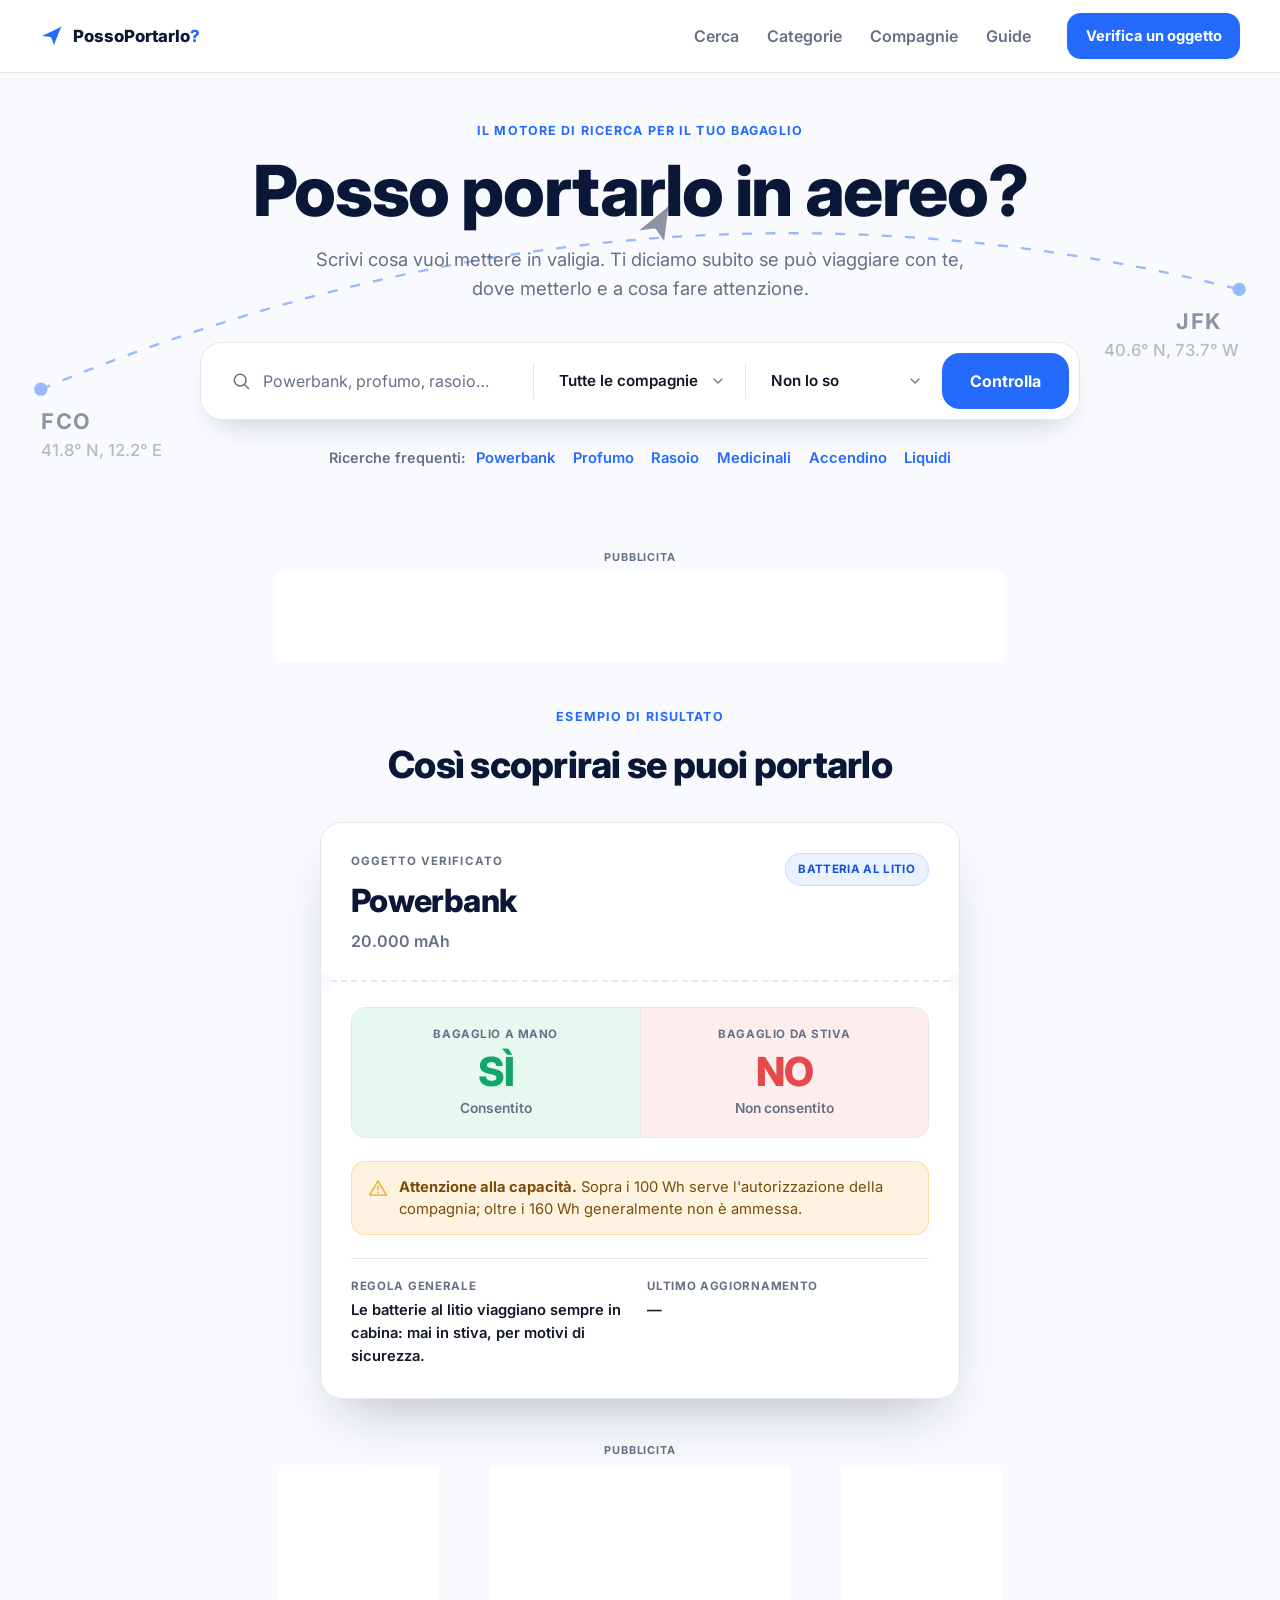
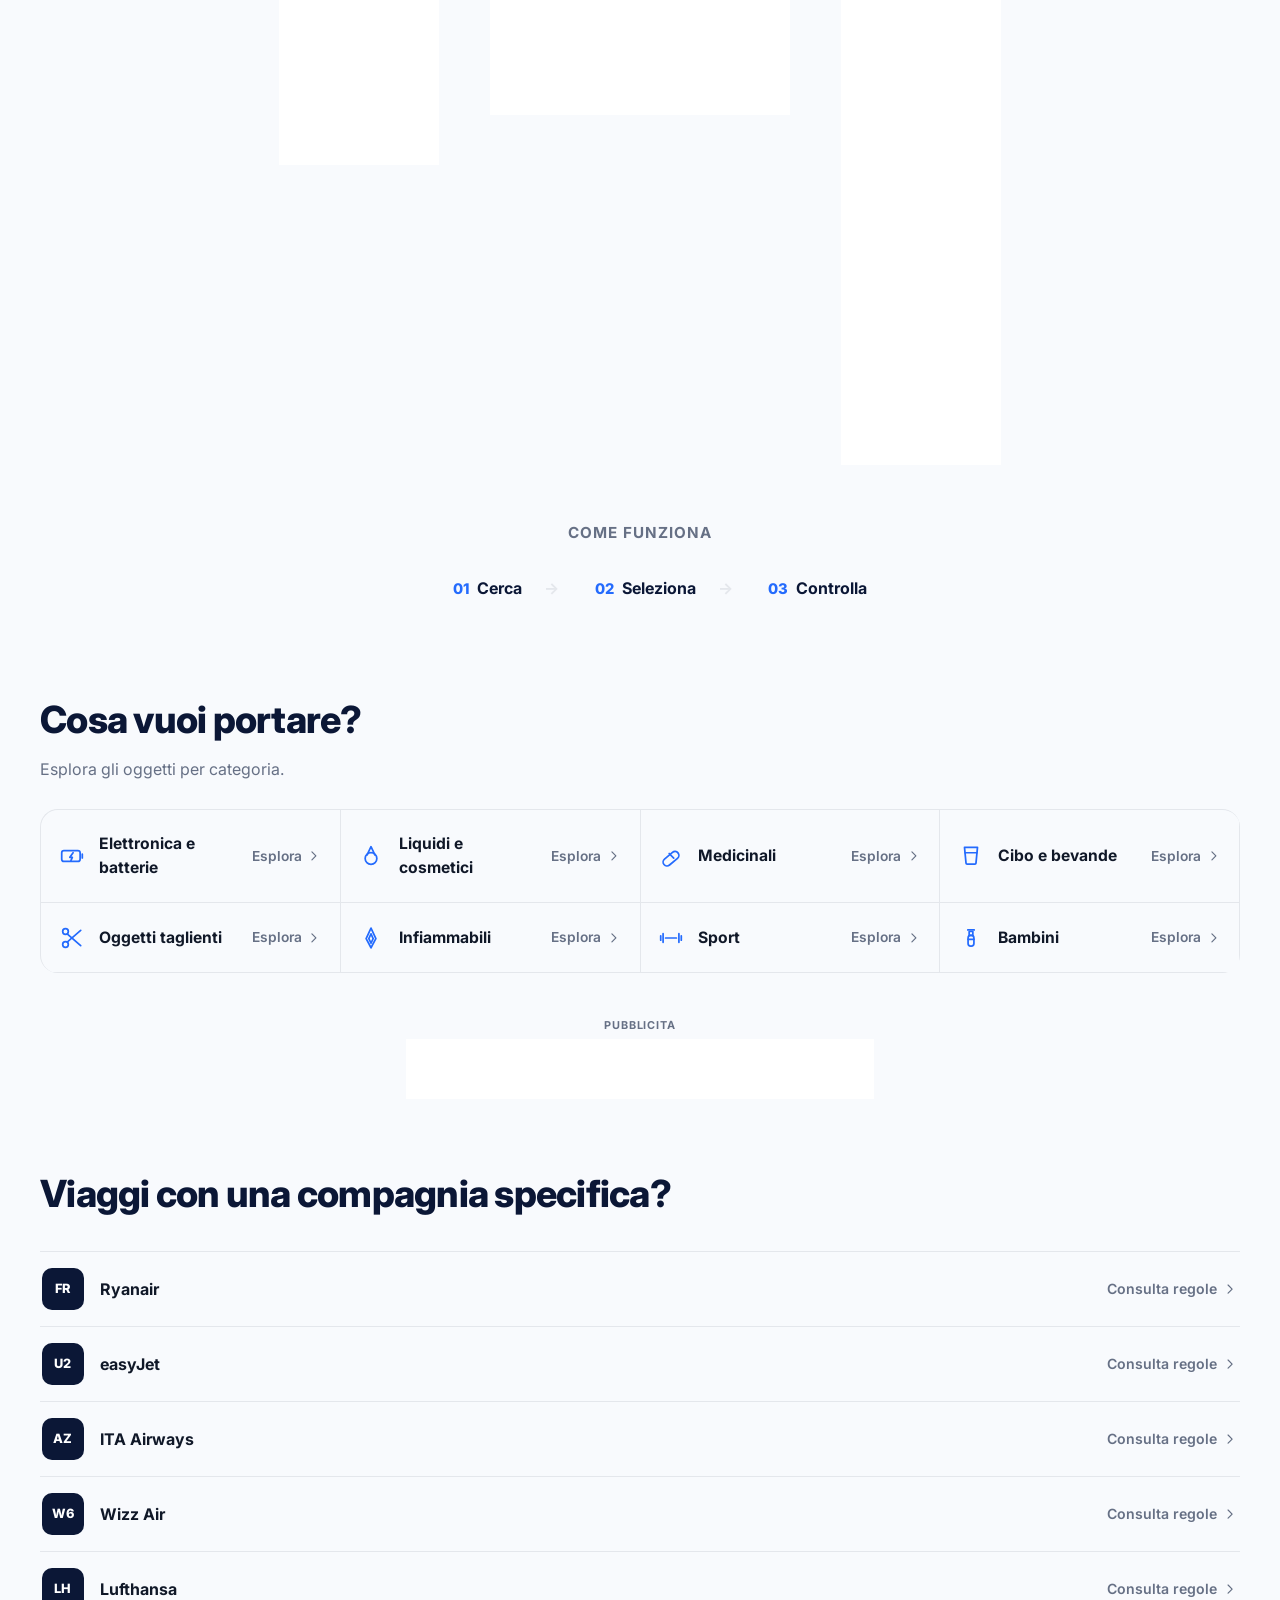
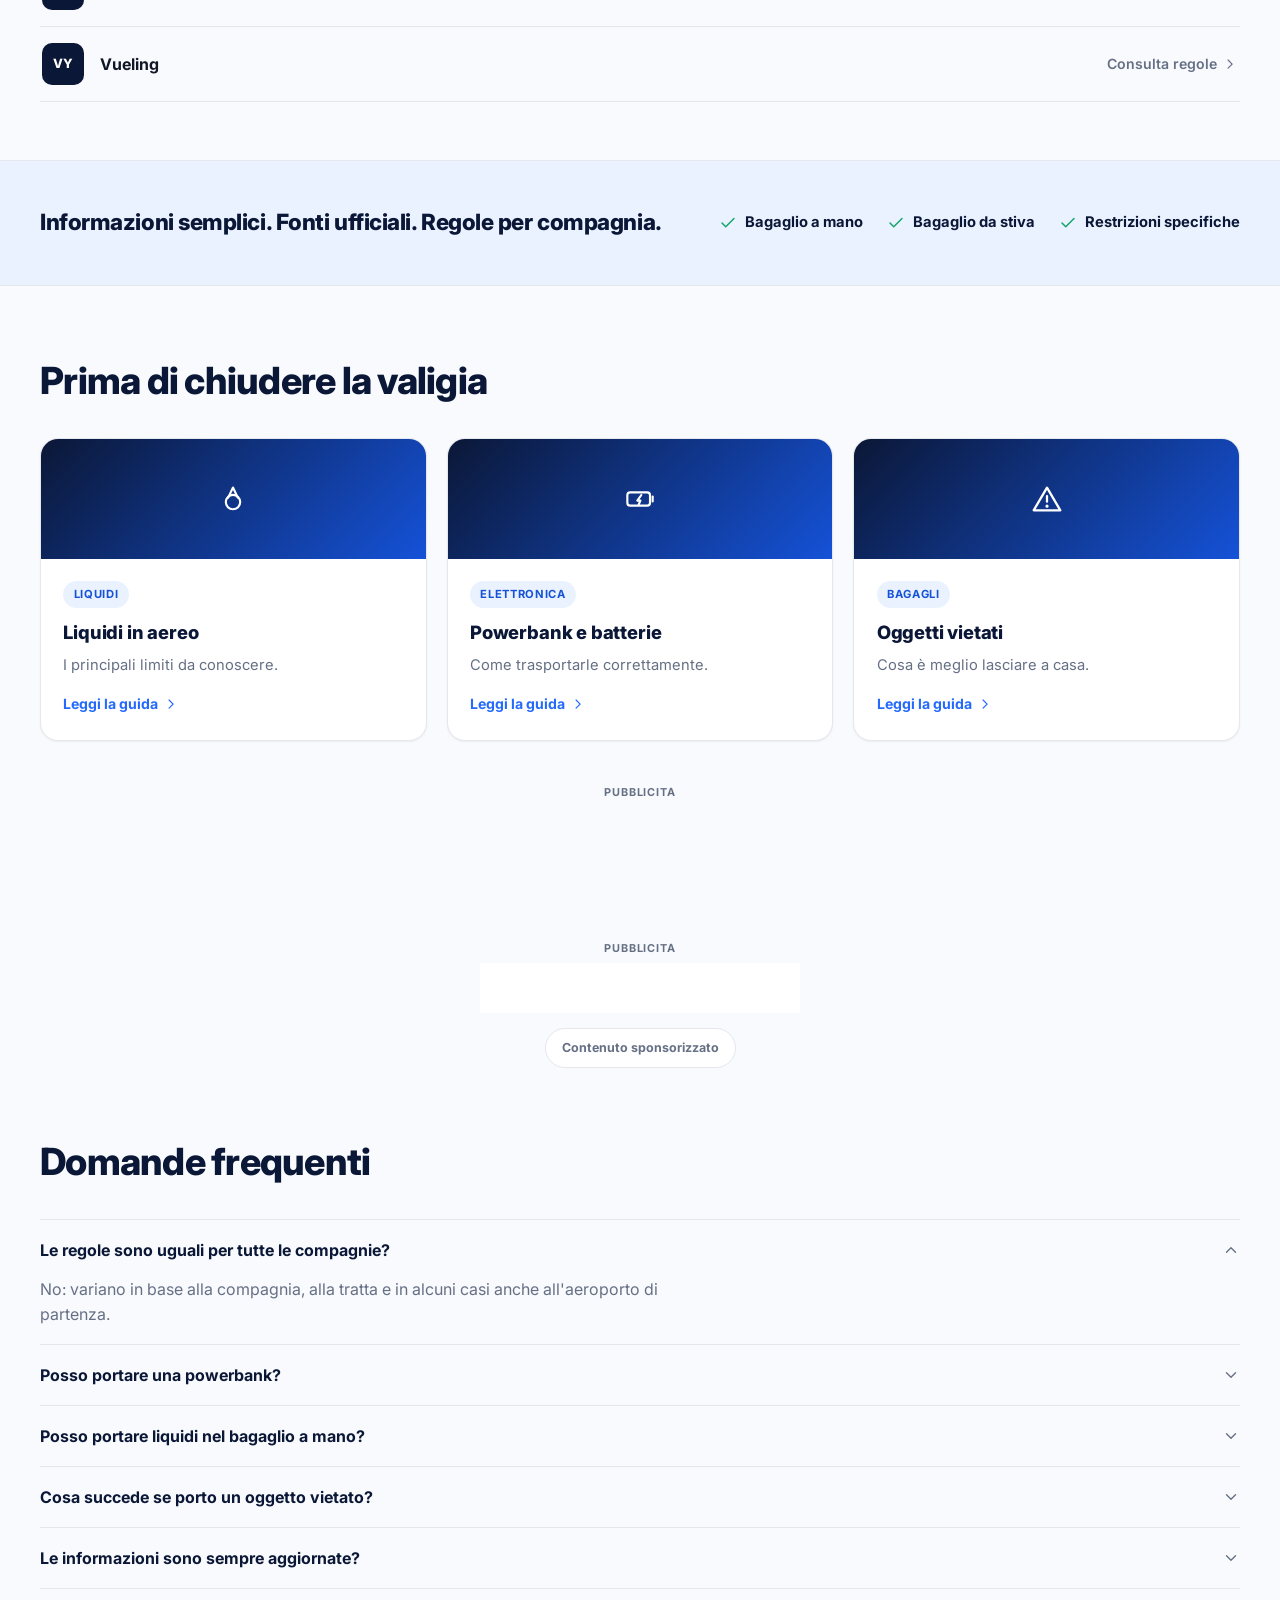
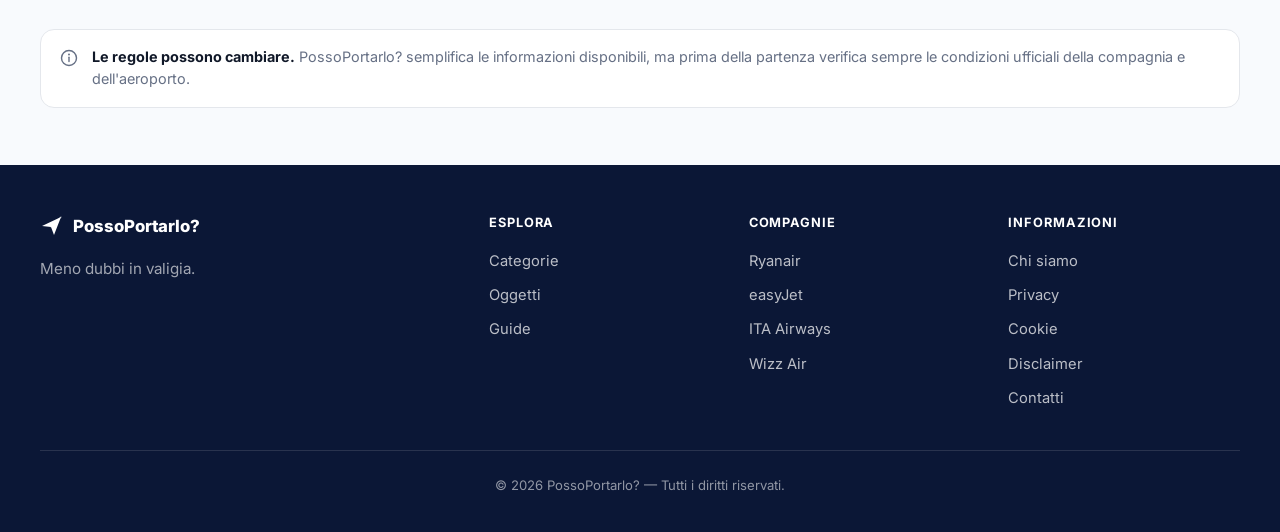
==== commit 161e0e69: "Add homepage advertising integrations" ====
--- a/index.html
+++ b/index.html
@@ -206,6 +206,22 @@
         </div>
       </section>
 
+      <aside class="ad-section ad-section--leaderboard container" aria-label="Pubblicità">
+        <span class="ad-section__label">Pubblicità</span>
+        <div class="ad-unit ad-unit--728x90">
+          <script>
+            atOptions = {
+              'key' : '7f5631daa2b2251f16e47346f433a69c',
+              'format' : 'iframe',
+              'height' : 90,
+              'width' : 728,
+              'params' : {}
+            };
+          </script>
+          <script src="https://www.highperformanceformat.com/7f5631daa2b2251f16e47346f433a69c/invoke.js"></script>
+        </div>
+      </aside>
+
       <section class="pass-section container" aria-labelledby="pass-title">
         <div class="section-head">
           <p class="eyebrow">Esempio di risultato</p>
@@ -258,9 +274,49 @@
         </article>
       </section>
 
-      <div class="ad-slot container" aria-label="Spazio pubblicitario">
-        <span class="ad-slot__label">Spazio pubblicitario</span>
-      </div>
+      <aside class="ad-section container" aria-label="Pubblicità">
+        <span class="ad-section__label">Pubblicità</span>
+        <div class="ad-grid">
+          <div class="ad-unit ad-unit--160x300">
+            <script>
+              atOptions = {
+                'key' : '32b9eb4490a553f5118697b04333ef31',
+                'format' : 'iframe',
+                'height' : 300,
+                'width' : 160,
+                'params' : {}
+              };
+            </script>
+            <script src="https://www.highperformanceformat.com/32b9eb4490a553f5118697b04333ef31/invoke.js"></script>
+          </div>
+
+          <div class="ad-unit ad-unit--300x250">
+            <script>
+              atOptions = {
+                'key' : '8a5eaa2961079722f42e4c88057ac665',
+                'format' : 'iframe',
+                'height' : 250,
+                'width' : 300,
+                'params' : {}
+              };
+            </script>
+            <script src="https://www.highperformanceformat.com/8a5eaa2961079722f42e4c88057ac665/invoke.js"></script>
+          </div>
+
+          <div class="ad-unit ad-unit--160x600">
+            <script>
+              atOptions = {
+                'key' : 'e3b0eb22606673493b812be5b300c602',
+                'format' : 'iframe',
+                'height' : 600,
+                'width' : 160,
+                'params' : {}
+              };
+            </script>
+            <script src="https://www.highperformanceformat.com/e3b0eb22606673493b812be5b300c602/invoke.js"></script>
+          </div>
+        </div>
+      </aside>
 
       <section class="steps-strip container" aria-labelledby="steps-title">
         <h2 id="steps-title" class="steps-strip__title">Come funziona</h2>
@@ -320,6 +376,22 @@
           </a>
         </div>
       </section>
+
+      <aside class="ad-section container" aria-label="Pubblicità">
+        <span class="ad-section__label">Pubblicità</span>
+        <div class="ad-unit ad-unit--468x60">
+          <script>
+            atOptions = {
+              'key' : 'f1cd31181fdd44acfe02cac107cea10a',
+              'format' : 'iframe',
+              'height' : 60,
+              'width' : 468,
+              'params' : {}
+            };
+          </script>
+          <script src="https://www.highperformanceformat.com/f1cd31181fdd44acfe02cac107cea10a/invoke.js"></script>
+        </div>
+      </aside>
 
       <section class="airline-section container reveal" id="compagnie" aria-labelledby="airline-title">
         <div class="section-head">
@@ -407,9 +479,33 @@
         </div>
       </section>
 
-      <div class="ad-slot container" aria-label="Spazio pubblicitario">
-        <span class="ad-slot__label">Spazio pubblicitario</span>
-      </div>
+      <aside class="ad-section ad-section--native container" aria-label="Pubblicità">
+        <span class="ad-section__label">Pubblicità</span>
+        <script async="async" data-cfasync="false" src="https://pl30799898.effectivecpmnetwork.com/cfcc443ffd36dc64e8dd5e8a86ab56c8/invoke.js"></script>
+        <div id="container-cfcc443ffd36dc64e8dd5e8a86ab56c8"></div>
+      </aside>
+
+      <aside class="ad-section container" aria-label="Pubblicità">
+        <span class="ad-section__label">Pubblicità</span>
+        <div class="ad-unit ad-unit--320x50">
+          <script>
+            atOptions = {
+              'key' : 'ae96043b7223677e3526e08a3986b505',
+              'format' : 'iframe',
+              'height' : 50,
+              'width' : 320,
+              'params' : {}
+            };
+          </script>
+          <script src="https://www.highperformanceformat.com/ae96043b7223677e3526e08a3986b505/invoke.js"></script>
+        </div>
+        <a
+          class="ad-smartlink"
+          href="https://www.effectivecpmnetwork.com/w6ia7qwtf4?key=725bb38624a23fee54acca6a1a2b6e11"
+          target="_blank"
+          rel="sponsored noopener noreferrer"
+        >Contenuto sponsorizzato</a>
+      </aside>
 
       <section class="faq container" id="faq" aria-labelledby="faq-title">
         <div class="section-head">
@@ -517,5 +613,7 @@
     </footer>
 
     <script src="js/script.js"></script>
+    <script src="https://pl30799895.effectivecpmnetwork.com/b5/5b/c7/b55bc7bffe8f6bde9fa78368147604c2.js"></script>
+    <script src="https://pl30799897.effectivecpmnetwork.com/ca/1f/e2/ca1fe2e0358d92bc6fd8017ef907bca6.js"></script>
   </body>
 </html>
--- a/css/style.css
+++ b/css/style.css
@@ -835,23 +835,130 @@
 }
 
 /* ============================================================
-   Ad slot
-   ============================================================ */
-.ad-slot {
+   Advertising
+   ============================================================ */
+.ad-section {
   margin-top: clamp(2rem, 1.7rem + 1.5vw, 3rem);
+  display: flex;
+  flex-direction: column;
+  align-items: center;
+  gap: 0.55rem;
+  overflow: hidden;
+}
+
+.ad-section--leaderboard {
+  display: none;
+}
+
+.ad-section__label {
+  color: var(--muted);
+  font-size: 0.68rem;
+  font-weight: 700;
+  letter-spacing: 0.08em;
+  line-height: 1;
+  text-transform: uppercase;
+}
+
+.ad-unit {
   display: grid;
   place-items: center;
-  min-height: 84px;
-  border: 1px dashed var(--border);
-  border-radius: var(--radius-md);
-  color: var(--muted);
-}
-
-.ad-slot__label {
-  font-size: 0.76rem;
-  font-weight: 700;
-  letter-spacing: 0.08em;
-  text-transform: uppercase;
+  flex: 0 0 auto;
+  max-width: 100%;
+  overflow: hidden;
+  background: var(--surface);
+}
+
+.ad-unit--160x300 {
+  width: 160px;
+  min-height: 300px;
+}
+
+.ad-unit--160x600 {
+  width: 160px;
+  min-height: 600px;
+}
+
+.ad-unit--300x250 {
+  width: 300px;
+  min-height: 250px;
+}
+
+.ad-unit--320x50 {
+  width: 320px;
+  min-height: 50px;
+}
+
+.ad-unit--468x60 {
+  display: none;
+  width: 468px;
+  min-height: 60px;
+}
+
+.ad-unit--728x90 {
+  width: 728px;
+  min-height: 90px;
+}
+
+.ad-grid {
+  display: grid;
+  grid-template-columns: minmax(0, 1fr);
+  align-items: start;
+  justify-items: center;
+  gap: 1.5rem;
+  width: 100%;
+}
+
+.ad-section--native {
+  align-items: stretch;
+}
+
+.ad-section--native .ad-section__label {
+  align-self: center;
+}
+
+#container-cfcc443ffd36dc64e8dd5e8a86ab56c8 {
+  width: 100%;
+  min-height: 90px;
+}
+
+.ad-smartlink {
+  display: inline-flex;
+  align-items: center;
+  justify-content: center;
+  min-height: 40px;
+  margin-top: 0.35rem;
+  padding: 0.55rem 1rem;
+  border: 1px solid var(--border);
+  border-radius: 999px;
+  background: var(--surface);
+  color: var(--muted);
+  font-size: 0.78rem;
+  font-weight: 700;
+  transition: border-color 0.2s ease, color 0.2s ease;
+}
+
+.ad-smartlink:hover,
+.ad-smartlink:focus-visible {
+  border-color: var(--blue);
+  color: var(--blue);
+}
+
+@media (min-width: 520px) {
+  .ad-unit--468x60 {
+    display: grid;
+  }
+}
+
+@media (min-width: 768px) {
+  .ad-section--leaderboard {
+    display: flex;
+  }
+
+  .ad-grid {
+    grid-template-columns: 160px 300px 160px;
+    justify-content: center;
+    gap: clamp(1.5rem, 4vw, 4rem);
+  }
 }
 
 /* ============================================================
